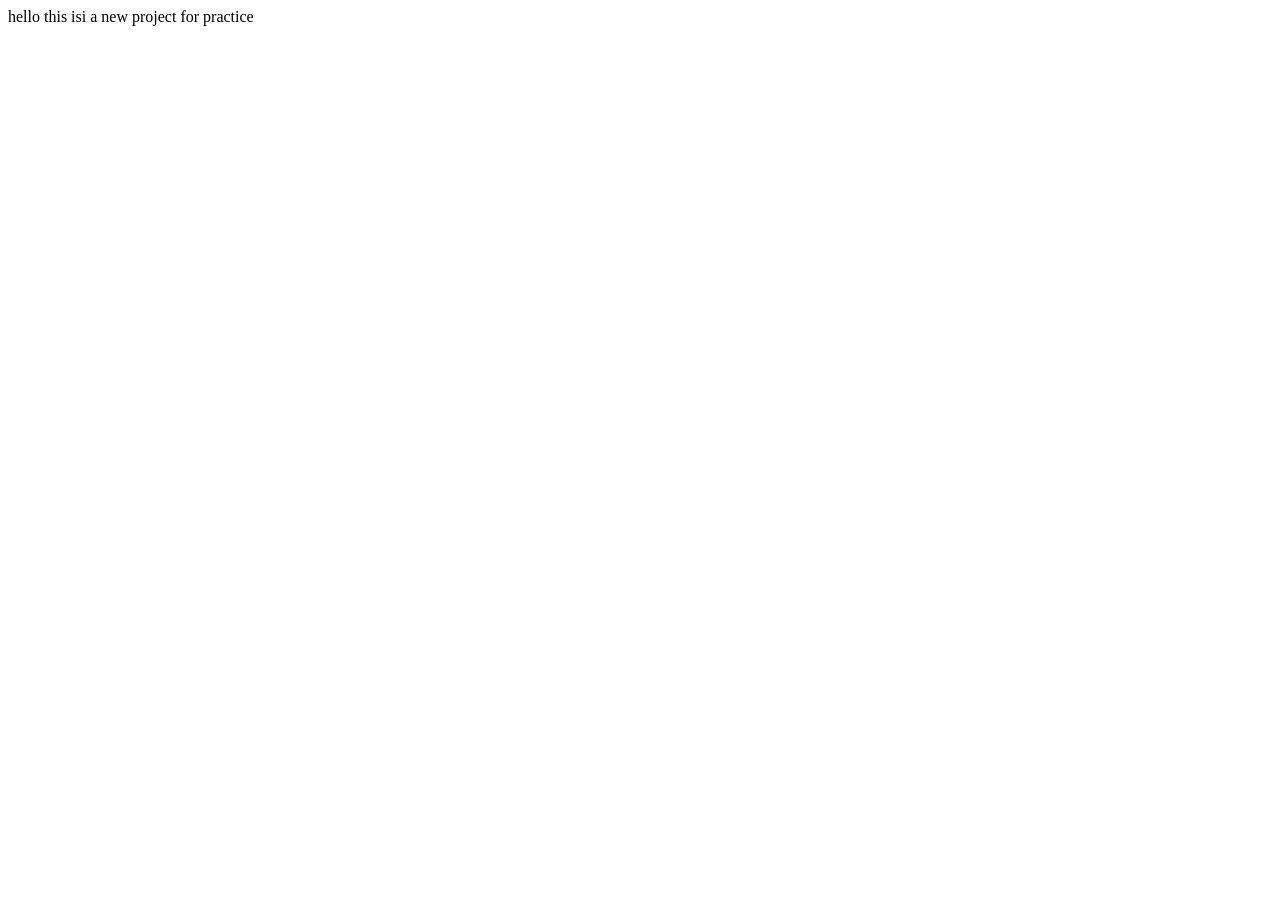
==== index.html @ d9b1f45c "first opening" ====
<!DOCTYPE html>
<html lang="en">
<head>
    <meta charset="UTF-8">
    <meta name="viewport" content="width=device-width, initial-scale=1.0">
    <title>cafetano</title>
</head>
<body>
    hello this isi a new project for practice
</body>
</html>
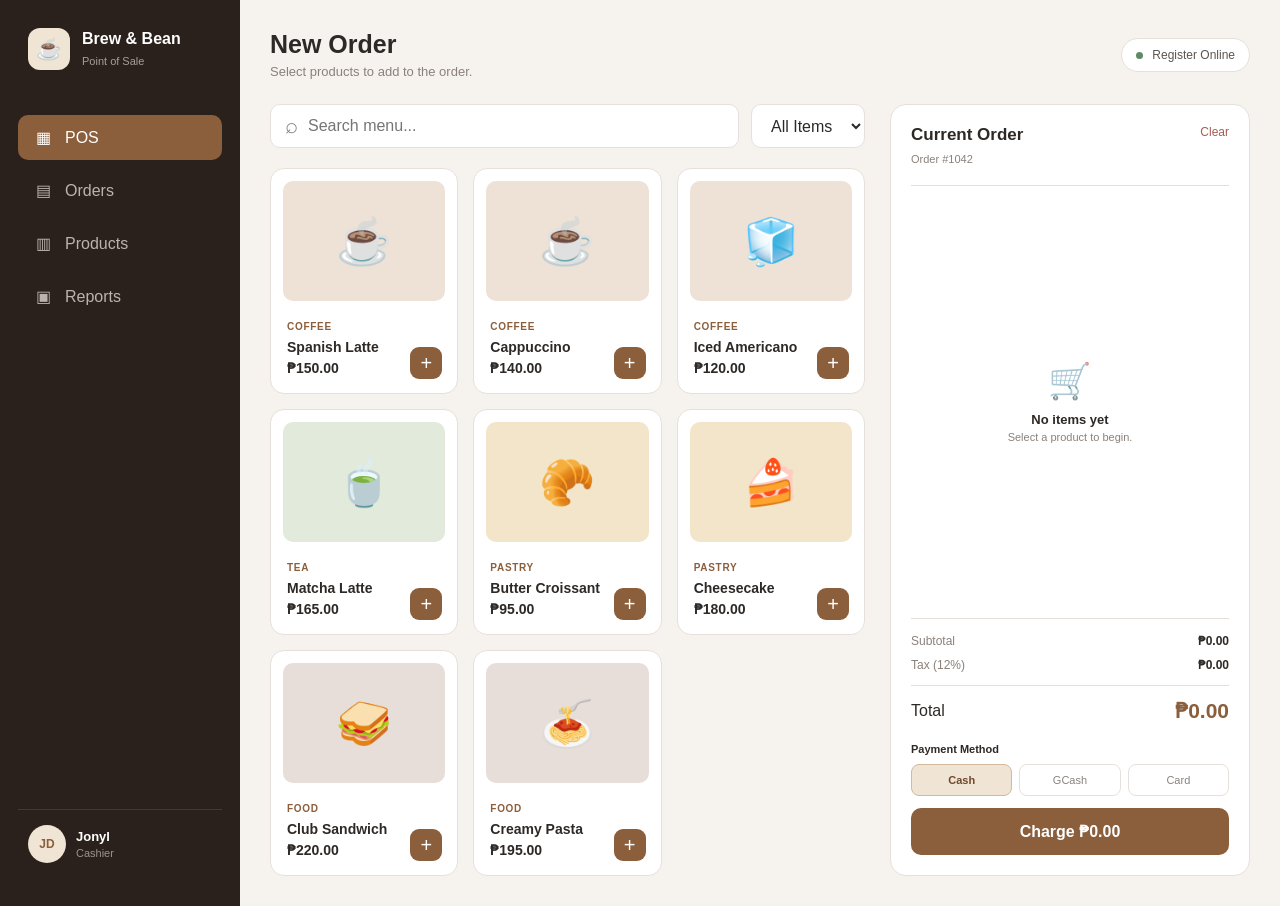
==== commit 770ba646: "cafe pos" ====
--- a/index.html
+++ b/index.html
@@ -3,9 +3,346 @@
 <head>
     <meta charset="UTF-8">
     <meta name="viewport" content="width=device-width, initial-scale=1.0">
-    <title>cafetano</title>
+
+    <title>Café POS</title>
+
+    <link rel="stylesheet" href="style.css">
 </head>
+
 <body>
-    hello this isi a new project for practice
+
+    <div class="pos-container">
+
+        <!-- SIDEBAR -->
+        <aside class="sidebar">
+
+            <div class="brand">
+                <div class="brand-icon">☕</div>
+                <div>
+                    <h1>Brew & Bean</h1>
+                    <span>Point of Sale</span>
+                </div>
+            </div>
+
+            <nav>
+                <button class="nav-item active">
+                    <span>▦</span>
+                    POS
+                </button>
+
+                <button class="nav-item">
+                    <span>▤</span>
+                    Orders
+                </button>
+
+                <button class="nav-item">
+                    <span>▥</span>
+                    Products
+                </button>
+
+                <button class="nav-item">
+                    <span>▣</span>
+                    Reports
+                </button>
+            </nav>
+
+            <div class="cashier">
+                <div class="avatar">JD</div>
+
+                <div>
+                    <strong>Jonyl</strong>
+                    <span>Cashier</span>
+                </div>
+            </div>
+
+        </aside>
+
+
+        <!-- MAIN CONTENT -->
+        <main class="main-content">
+
+            <header class="topbar">
+
+                <div>
+                    <h2>New Order</h2>
+                    <p>Select products to add to the order.</p>
+                </div>
+
+                <div class="topbar-info">
+                    <span class="status-dot"></span>
+                    Register Online
+                </div>
+
+            </header>
+
+
+            <!-- SEARCH + CATEGORIES -->
+            <section class="product-area">
+
+                <div class="search-row">
+
+                    <div class="search-box">
+                        <span>⌕</span>
+                        <input
+                            type="text"
+                            id="searchInput"
+                            placeholder="Search menu..."
+                        >
+                    </div>
+
+                    <select id="categoryFilter">
+                        <option value="all">All Items</option>
+                        <option value="coffee">Coffee</option>
+                        <option value="tea">Tea</option>
+                        <option value="pastry">Pastries</option>
+                        <option value="food">Food</option>
+                    </select>
+
+                </div>
+
+
+                <!-- PRODUCTS -->
+                <div class="product-grid" id="productGrid">
+
+                    <article class="product-card">
+
+                        <div class="product-image coffee">
+                            ☕
+                        </div>
+
+                        <div class="product-info">
+                            <span class="category">Coffee</span>
+                            <h3>Spanish Latte</h3>
+                            <p>₱150.00</p>
+                        </div>
+
+                        <button class="add-button">
+                            +
+                        </button>
+
+                    </article>
+
+
+                    <article class="product-card">
+
+                        <div class="product-image coffee">
+                            ☕
+                        </div>
+
+                        <div class="product-info">
+                            <span class="category">Coffee</span>
+                            <h3>Cappuccino</h3>
+                            <p>₱140.00</p>
+                        </div>
+
+                        <button class="add-button">
+                            +
+                        </button>
+
+                    </article>
+
+
+                    <article class="product-card">
+
+                        <div class="product-image coffee">
+                            🧊
+                        </div>
+
+                        <div class="product-info">
+                            <span class="category">Coffee</span>
+                            <h3>Iced Americano</h3>
+                            <p>₱120.00</p>
+                        </div>
+
+                        <button class="add-button">
+                            +
+                        </button>
+
+                    </article>
+
+
+                    <article class="product-card">
+
+                        <div class="product-image tea">
+                            🍵
+                        </div>
+
+                        <div class="product-info">
+                            <span class="category">Tea</span>
+                            <h3>Matcha Latte</h3>
+                            <p>₱165.00</p>
+                        </div>
+
+                        <button class="add-button">
+                            +
+                        </button>
+
+                    </article>
+
+
+                    <article class="product-card">
+
+                        <div class="product-image pastry">
+                            🥐
+                        </div>
+
+                        <div class="product-info">
+                            <span class="category">Pastry</span>
+                            <h3>Butter Croissant</h3>
+                            <p>₱95.00</p>
+                        </div>
+
+                        <button class="add-button">
+                            +
+                        </button>
+
+                    </article>
+
+
+                    <article class="product-card">
+
+                        <div class="product-image pastry">
+                            🍰
+                        </div>
+
+                        <div class="product-info">
+                            <span class="category">Pastry</span>
+                            <h3>Cheesecake</h3>
+                            <p>₱180.00</p>
+                        </div>
+
+                        <button class="add-button">
+                            +
+                        </button>
+
+                    </article>
+
+
+                    <article class="product-card">
+
+                        <div class="product-image food">
+                            🥪
+                        </div>
+
+                        <div class="product-info">
+                            <span class="category">Food</span>
+                            <h3>Club Sandwich</h3>
+                            <p>₱220.00</p>
+                        </div>
+
+                        <button class="add-button">
+                            +
+                        </button>
+
+                    </article>
+
+
+                    <article class="product-card">
+
+                        <div class="product-image food">
+                            🍝
+                        </div>
+
+                        <div class="product-info">
+                            <span class="category">Food</span>
+                            <h3>Creamy Pasta</h3>
+                            <p>₱195.00</p>
+                        </div>
+
+                        <button class="add-button">
+                            +
+                        </button>
+
+                    </article>
+
+                </div>
+
+            </section>
+
+
+            <!-- CURRENT ORDER -->
+            <aside class="order-panel">
+
+                <div class="order-header">
+
+                    <div>
+                        <h2>Current Order</h2>
+                        <span>Order #1042</span>
+                    </div>
+
+                    <button class="clear-button">
+                        Clear
+                    </button>
+
+                </div>
+
+
+                <div class="order-items" id="orderItems">
+
+                    <div class="empty-order">
+                        <div>🛒</div>
+                        <p>No items yet</p>
+                        <span>Select a product to begin.</span>
+                    </div>
+
+                </div>
+
+
+                <div class="order-summary">
+
+                    <div class="summary-row">
+                        <span>Subtotal</span>
+                        <strong>₱0.00</strong>
+                    </div>
+
+                    <div class="summary-row">
+                        <span>Tax (12%)</span>
+                        <strong>₱0.00</strong>
+                    </div>
+
+                    <div class="summary-divider"></div>
+
+                    <div class="total-row">
+                        <span>Total</span>
+                        <strong>₱0.00</strong>
+                    </div>
+
+                </div>
+
+
+                <div class="payment-section">
+
+                    <p>Payment Method</p>
+
+                    <div class="payment-buttons">
+
+                        <button class="payment-button active">
+                            Cash
+                        </button>
+
+                        <button class="payment-button">
+                            GCash
+                        </button>
+
+                        <button class="payment-button">
+                            Card
+                        </button>
+
+                    </div>
+
+                    <button class="checkout-button">
+                        Charge ₱0.00
+                    </button>
+
+                </div>
+
+            </aside>
+
+        </main>
+
+    </div>
+
+    <script src="script.js"></script>
+
 </body>
 </html>
--- a/style.css
+++ b/style.css
@@ -0,0 +1,656 @@
+* {
+    margin: 0;
+    padding: 0;
+    box-sizing: border-box;
+}
+
+:root {
+    --background: #f6f3ef;
+    --surface: #ffffff;
+    --sidebar: #2b211c;
+    --brown: #8b5e3c;
+    --brown-dark: #6f472d;
+    --cream: #f0e4d4;
+    --text: #2d2926;
+    --muted: #8a817b;
+    --border: #e7e0da;
+    --green: #5d8a67;
+}
+
+body {
+    font-family: Arial, Helvetica, sans-serif;
+    background: var(--background);
+    color: var(--text);
+}
+
+button,
+input,
+select {
+    font: inherit;
+}
+
+
+/* =========================
+   MAIN LAYOUT
+========================= */
+
+.pos-container {
+    min-height: 100vh;
+    display: flex;
+}
+
+
+/* =========================
+   SIDEBAR
+========================= */
+
+.sidebar {
+    width: 240px;
+    min-height: 100vh;
+    background: var(--sidebar);
+    color: white;
+    padding: 28px 18px;
+
+    display: flex;
+    flex-direction: column;
+}
+
+.brand {
+    display: flex;
+    align-items: center;
+    gap: 12px;
+    padding: 0 10px;
+    margin-bottom: 45px;
+}
+
+.brand-icon {
+    width: 42px;
+    height: 42px;
+    border-radius: 12px;
+
+    display: flex;
+    align-items: center;
+    justify-content: center;
+
+    background: var(--cream);
+    color: var(--brown);
+    font-size: 21px;
+}
+
+.brand h1 {
+    font-size: 16px;
+    margin-bottom: 3px;
+}
+
+.brand span {
+    color: #a99d96;
+    font-size: 11px;
+}
+
+
+/* Navigation */
+
+nav {
+    display: flex;
+    flex-direction: column;
+    gap: 8px;
+}
+
+.nav-item {
+    border: none;
+    background: transparent;
+    color: #bdb3ad;
+
+    padding: 13px 15px;
+    border-radius: 10px;
+
+    display: flex;
+    align-items: center;
+    gap: 12px;
+
+    text-align: left;
+    cursor: pointer;
+}
+
+.nav-item span {
+    width: 20px;
+    text-align: center;
+}
+
+.nav-item:hover {
+    background: #3b2e27;
+    color: white;
+}
+
+.nav-item.active {
+    background: var(--brown);
+    color: white;
+}
+
+
+/* Cashier */
+
+.cashier {
+    margin-top: auto;
+    padding: 15px 10px;
+
+    border-top: 1px solid #453832;
+
+    display: flex;
+    align-items: center;
+    gap: 10px;
+}
+
+.avatar {
+    width: 38px;
+    height: 38px;
+
+    border-radius: 50%;
+    background: var(--cream);
+    color: var(--brown);
+
+    display: flex;
+    align-items: center;
+    justify-content: center;
+
+    font-size: 12px;
+    font-weight: bold;
+}
+
+.cashier strong,
+.cashier span {
+    display: block;
+}
+
+.cashier strong {
+    font-size: 13px;
+}
+
+.cashier span {
+    color: #9e928b;
+    font-size: 11px;
+    margin-top: 3px;
+}
+
+
+/* =========================
+   MAIN CONTENT
+========================= */
+
+.main-content {
+    flex: 1;
+    padding: 30px;
+
+    display: grid;
+    grid-template-columns: 1fr 360px;
+    grid-template-rows: auto 1fr;
+
+    gap: 25px;
+}
+
+
+/* =========================
+   TOPBAR
+========================= */
+
+.topbar {
+    grid-column: 1 / -1;
+
+    display: flex;
+    align-items: center;
+    justify-content: space-between;
+}
+
+.topbar h2 {
+    font-size: 25px;
+    margin-bottom: 5px;
+}
+
+.topbar p {
+    color: var(--muted);
+    font-size: 13px;
+}
+
+.topbar-info {
+    background: white;
+    border: 1px solid var(--border);
+    border-radius: 20px;
+
+    padding: 9px 14px;
+
+    font-size: 12px;
+    color: #5c554f;
+}
+
+.status-dot {
+    display: inline-block;
+
+    width: 7px;
+    height: 7px;
+
+    background: var(--green);
+    border-radius: 50%;
+
+    margin-right: 6px;
+}
+
+
+/* =========================
+   PRODUCTS
+========================= */
+
+.product-area {
+    min-width: 0;
+}
+
+.search-row {
+    display: flex;
+    gap: 12px;
+    margin-bottom: 20px;
+}
+
+.search-box {
+    flex: 1;
+
+    background: white;
+    border: 1px solid var(--border);
+    border-radius: 10px;
+
+    display: flex;
+    align-items: center;
+
+    padding: 0 14px;
+}
+
+.search-box span {
+    color: var(--muted);
+    font-size: 22px;
+}
+
+.search-box input {
+    width: 100%;
+    border: none;
+    outline: none;
+
+    padding: 12px 10px;
+
+    background: transparent;
+}
+
+#categoryFilter {
+    border: 1px solid var(--border);
+    border-radius: 10px;
+
+    background: white;
+    padding: 0 15px;
+
+    color: var(--text);
+    outline: none;
+}
+
+
+/* Product grid */
+
+.product-grid {
+    display: grid;
+    grid-template-columns: repeat(3, 1fr);
+    gap: 15px;
+}
+
+.product-card {
+    position: relative;
+
+    background: var(--surface);
+    border: 1px solid var(--border);
+    border-radius: 14px;
+
+    padding: 12px;
+
+    transition: transform 0.15s, box-shadow 0.15s;
+}
+
+.product-card:hover {
+    transform: translateY(-2px);
+    box-shadow: 0 7px 20px rgba(60, 40, 20, 0.08);
+}
+
+.product-image {
+    height: 120px;
+
+    border-radius: 10px;
+
+    display: flex;
+    align-items: center;
+    justify-content: center;
+
+    font-size: 45px;
+
+    margin-bottom: 12px;
+}
+
+.product-image.coffee {
+    background: #eee1d5;
+}
+
+.product-image.tea {
+    background: #e2eadc;
+}
+
+.product-image.pastry {
+    background: #f2e5c9;
+}
+
+.product-image.food {
+    background: #e8ded9;
+}
+
+.product-info {
+    padding: 3px 4px 5px;
+}
+
+.category {
+    color: var(--brown);
+    font-size: 10px;
+    text-transform: uppercase;
+    letter-spacing: 0.7px;
+    font-weight: bold;
+}
+
+.product-info h3 {
+    font-size: 14px;
+    margin: 5px 0;
+}
+
+.product-info p {
+    font-size: 14px;
+    font-weight: bold;
+}
+
+.add-button {
+    position: absolute;
+
+    right: 15px;
+    bottom: 14px;
+
+    width: 32px;
+    height: 32px;
+
+    border: none;
+    border-radius: 9px;
+
+    background: var(--brown);
+    color: white;
+
+    font-size: 20px;
+
+    cursor: pointer;
+}
+
+.add-button:hover {
+    background: var(--brown-dark);
+}
+
+
+/* =========================
+   ORDER PANEL
+========================= */
+
+.order-panel {
+    background: white;
+    border: 1px solid var(--border);
+    border-radius: 16px;
+
+    padding: 20px;
+
+    display: flex;
+    flex-direction: column;
+
+    min-height: 600px;
+}
+
+.order-header {
+    display: flex;
+    justify-content: space-between;
+    align-items: flex-start;
+
+    padding-bottom: 18px;
+    border-bottom: 1px solid var(--border);
+}
+
+.order-header h2 {
+    font-size: 17px;
+    margin-bottom: 4px;
+}
+
+.order-header span {
+    color: var(--muted);
+    font-size: 11px;
+}
+
+.clear-button {
+    border: none;
+    background: transparent;
+
+    color: #a45d52;
+    font-size: 12px;
+
+    cursor: pointer;
+}
+
+
+/* Empty order */
+
+.order-items {
+    flex: 1;
+    padding: 20px 0;
+}
+
+.empty-order {
+    height: 100%;
+
+    display: flex;
+    flex-direction: column;
+    align-items: center;
+    justify-content: center;
+
+    color: var(--muted);
+}
+
+.empty-order div {
+    font-size: 35px;
+    margin-bottom: 10px;
+    opacity: 0.7;
+}
+
+.empty-order p {
+    color: var(--text);
+    font-size: 13px;
+    font-weight: bold;
+    margin-bottom: 4px;
+}
+
+.empty-order span {
+    font-size: 11px;
+}
+
+
+/* =========================
+   SUMMARY
+========================= */
+
+.order-summary {
+    padding-top: 15px;
+    border-top: 1px solid var(--border);
+}
+
+.summary-row,
+.total-row {
+    display: flex;
+    justify-content: space-between;
+    align-items: center;
+}
+
+.summary-row {
+    font-size: 12px;
+    color: var(--muted);
+    margin-bottom: 10px;
+}
+
+.summary-row strong {
+    color: var(--text);
+}
+
+.summary-divider {
+    height: 1px;
+    background: var(--border);
+    margin: 13px 0;
+}
+
+.total-row {
+    font-size: 16px;
+}
+
+.total-row strong {
+    font-size: 21px;
+    color: var(--brown);
+}
+
+
+/* =========================
+   PAYMENT
+========================= */
+
+.payment-section {
+    margin-top: 20px;
+}
+
+.payment-section > p {
+    font-size: 11px;
+    font-weight: bold;
+    margin-bottom: 9px;
+}
+
+.payment-buttons {
+    display: grid;
+    grid-template-columns: repeat(3, 1fr);
+    gap: 7px;
+}
+
+.payment-button {
+    padding: 9px 5px;
+
+    border: 1px solid var(--border);
+    border-radius: 8px;
+
+    background: white;
+    color: var(--muted);
+
+    font-size: 11px;
+    cursor: pointer;
+}
+
+.payment-button.active {
+    background: var(--cream);
+    border-color: #d4b99d;
+    color: var(--brown-dark);
+    font-weight: bold;
+}
+
+.checkout-button {
+    width: 100%;
+
+    margin-top: 12px;
+    padding: 14px;
+
+    border: none;
+    border-radius: 10px;
+
+    background: var(--brown);
+    color: white;
+
+    font-weight: bold;
+    cursor: pointer;
+}
+
+.checkout-button:hover {
+    background: var(--brown-dark);
+}
+
+
+/* =========================
+   RESPONSIVE
+========================= */
+
+@media (max-width: 1100px) {
+
+    .product-grid {
+        grid-template-columns: repeat(2, 1fr);
+    }
+
+    .main-content {
+        grid-template-columns: 1fr 320px;
+    }
+
+}
+
+
+@media (max-width: 800px) {
+
+    .sidebar {
+        width: 70px;
+        padding: 20px 10px;
+    }
+
+    .brand h1,
+    .brand span,
+    .nav-item:not(.active) {
+        display: none;
+    }
+
+    .brand {
+        justify-content: center;
+        padding: 0;
+    }
+
+    .nav-item {
+        justify-content: center;
+    }
+
+    .cashier {
+        justify-content: center;
+    }
+
+    .cashier > div:last-child {
+        display: none;
+    }
+
+    .main-content {
+        grid-template-columns: 1fr;
+    }
+
+    .order-panel {
+        min-height: 500px;
+    }
+
+}
+
+
+@media (max-width: 550px) {
+
+    .main-content {
+        padding: 18px;
+    }
+
+    .product-grid {
+        grid-template-columns: 1fr;
+    }
+
+    .search-row {
+        flex-direction: column;
+    }
+
+    #categoryFilter {
+        padding: 12px;
+    }
+
+}
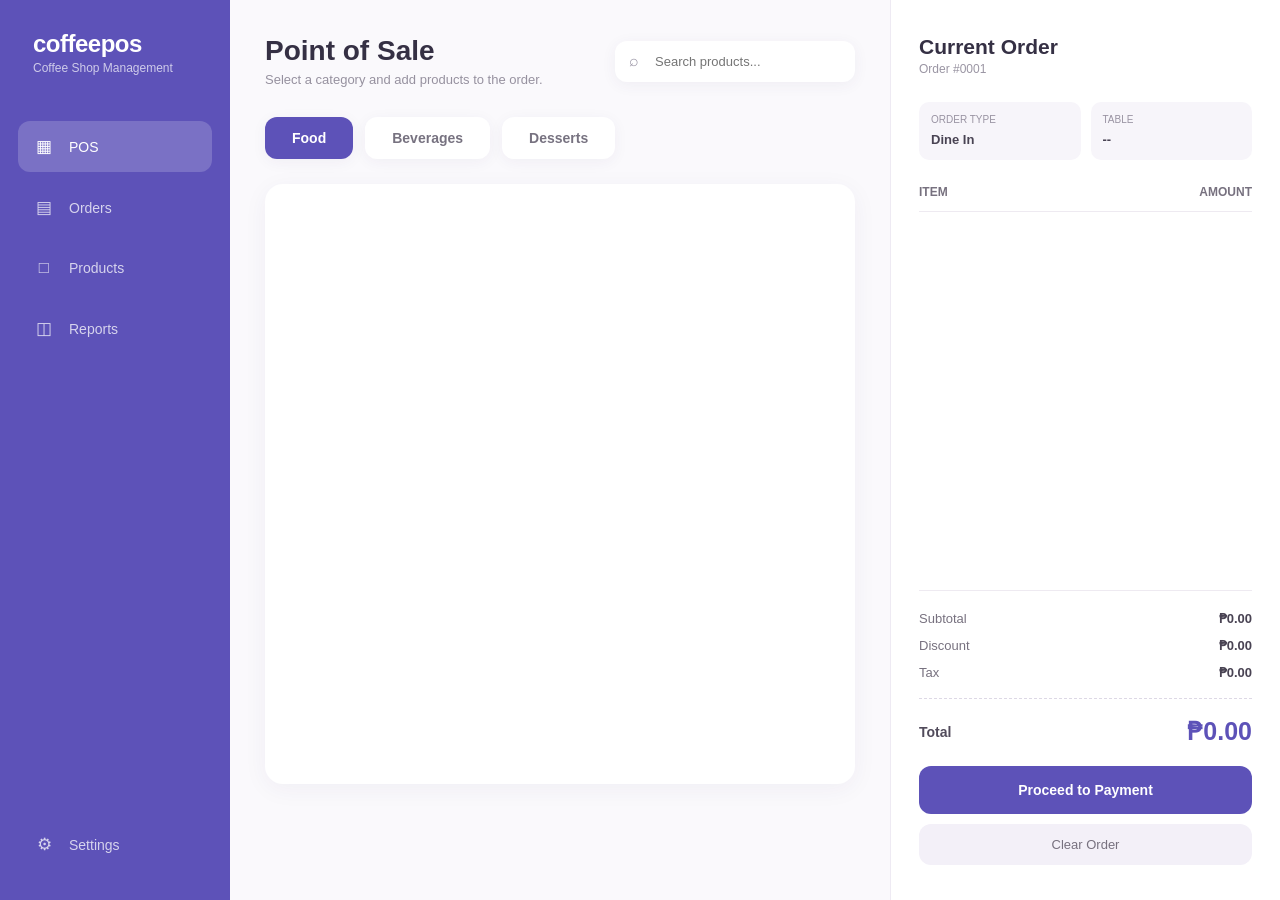
==== commit 3d861e83: "this will be the new post that i will be working" ====
--- a/index.html
+++ b/index.html
@@ -3,8 +3,7 @@
 <head>
     <meta charset="UTF-8">
     <meta name="viewport" content="width=device-width, initial-scale=1.0">
-
-    <title>Café POS</title>
+    <title>Coffee Shop POS</title>
 
     <link rel="stylesheet" href="style.css">
 </head>
@@ -13,336 +12,260 @@
 
     <div class="pos-container">
 
-        <!-- SIDEBAR -->
+        <!-- =================================
+             LEFT SIDEBAR
+        ================================== -->
+
         <aside class="sidebar">
 
-            <div class="brand">
-                <div class="brand-icon">☕</div>
-                <div>
-                    <h1>Brew & Bean</h1>
-                    <span>Point of Sale</span>
-                </div>
-            </div>
-
-            <nav>
-                <button class="nav-item active">
-                    <span>▦</span>
-                    POS
-                </button>
-
-                <button class="nav-item">
-                    <span>▤</span>
-                    Orders
-                </button>
-
-                <button class="nav-item">
-                    <span>▥</span>
-                    Products
-                </button>
-
-                <button class="nav-item">
-                    <span>▣</span>
-                    Reports
-                </button>
+            <div class="logo">
+                <h1>coffeepos</h1>
+                <span>Coffee Shop Management</span>
+            </div>
+
+            <nav class="nav-menu">
+
+                <a href="#" class="nav-item active">
+                    <span class="nav-icon">▦</span>
+                    <span>POS</span>
+                </a>
+
+                <a href="#" class="nav-item">
+                    <span class="nav-icon">▤</span>
+                    <span>Orders</span>
+                </a>
+
+                <a href="#" class="nav-item">
+                    <span class="nav-icon">□</span>
+                    <span>Products</span>
+                </a>
+
+                <a href="#" class="nav-item">
+                    <span class="nav-icon">◫</span>
+                    <span>Reports</span>
+                </a>
+
             </nav>
 
-            <div class="cashier">
-                <div class="avatar">JD</div>
-
-                <div>
-                    <strong>Jonyl</strong>
-                    <span>Cashier</span>
-                </div>
+            <div class="sidebar-bottom">
+
+                <a href="#" class="nav-item">
+                    <span class="nav-icon">⚙</span>
+                    <span>Settings</span>
+                </a>
+
             </div>
 
         </aside>
 
 
-        <!-- MAIN CONTENT -->
-        <main class="main-content">
-
-            <header class="topbar">
-
-                <div>
-                    <h2>New Order</h2>
-                    <p>Select products to add to the order.</p>
-                </div>
-
-                <div class="topbar-info">
-                    <span class="status-dot"></span>
-                    Register Online
-                </div>
-
-            </header>
-
-
-            <!-- SEARCH + CATEGORIES -->
-            <section class="product-area">
-
-                <div class="search-row">
+        <!-- =================================
+             MIDDLE PRODUCT SECTION
+        ================================== -->
+
+        <main class="products-section">
+
+            <div class="top-bar">
+
+                <div class="page-title">
+                    <h2>Point of Sale</h2>
+                    <p>Select a category and add products to the order.</p>
+                </div>
+
+                <div class="top-actions">
 
                     <div class="search-box">
-                        <span>⌕</span>
+                        <span class="search-icon">⌕</span>
                         <input
                             type="text"
-                            id="searchInput"
-                            placeholder="Search menu..."
+                            id="product-search"
+                            placeholder="Search products..."
                         >
                     </div>
 
-                    <select id="categoryFilter">
-                        <option value="all">All Items</option>
-                        <option value="coffee">Coffee</option>
-                        <option value="tea">Tea</option>
-                        <option value="pastry">Pastries</option>
-                        <option value="food">Food</option>
-                    </select>
-
-                </div>
-
-
-                <!-- PRODUCTS -->
-                <div class="product-grid" id="productGrid">
-
-                    <article class="product-card">
-
-                        <div class="product-image coffee">
-                            ☕
-                        </div>
-
-                        <div class="product-info">
-                            <span class="category">Coffee</span>
-                            <h3>Spanish Latte</h3>
-                            <p>₱150.00</p>
-                        </div>
-
-                        <button class="add-button">
-                            +
-                        </button>
-
-                    </article>
-
-
-                    <article class="product-card">
-
-                        <div class="product-image coffee">
-                            ☕
-                        </div>
-
-                        <div class="product-info">
-                            <span class="category">Coffee</span>
-                            <h3>Cappuccino</h3>
-                            <p>₱140.00</p>
-                        </div>
-
-                        <button class="add-button">
-                            +
-                        </button>
-
-                    </article>
-
-
-                    <article class="product-card">
-
-                        <div class="product-image coffee">
-                            🧊
-                        </div>
-
-                        <div class="product-info">
-                            <span class="category">Coffee</span>
-                            <h3>Iced Americano</h3>
-                            <p>₱120.00</p>
-                        </div>
-
-                        <button class="add-button">
-                            +
-                        </button>
-
-                    </article>
-
-
-                    <article class="product-card">
-
-                        <div class="product-image tea">
-                            🍵
-                        </div>
-
-                        <div class="product-info">
-                            <span class="category">Tea</span>
-                            <h3>Matcha Latte</h3>
-                            <p>₱165.00</p>
-                        </div>
-
-                        <button class="add-button">
-                            +
-                        </button>
-
-                    </article>
-
-
-                    <article class="product-card">
-
-                        <div class="product-image pastry">
-                            🥐
-                        </div>
-
-                        <div class="product-info">
-                            <span class="category">Pastry</span>
-                            <h3>Butter Croissant</h3>
-                            <p>₱95.00</p>
-                        </div>
-
-                        <button class="add-button">
-                            +
-                        </button>
-
-                    </article>
-
-
-                    <article class="product-card">
-
-                        <div class="product-image pastry">
-                            🍰
-                        </div>
-
-                        <div class="product-info">
-                            <span class="category">Pastry</span>
-                            <h3>Cheesecake</h3>
-                            <p>₱180.00</p>
-                        </div>
-
-                        <button class="add-button">
-                            +
-                        </button>
-
-                    </article>
-
-
-                    <article class="product-card">
-
-                        <div class="product-image food">
-                            🥪
-                        </div>
-
-                        <div class="product-info">
-                            <span class="category">Food</span>
-                            <h3>Club Sandwich</h3>
-                            <p>₱220.00</p>
-                        </div>
-
-                        <button class="add-button">
-                            +
-                        </button>
-
-                    </article>
-
-
-                    <article class="product-card">
-
-                        <div class="product-image food">
-                            🍝
-                        </div>
-
-                        <div class="product-info">
-                            <span class="category">Food</span>
-                            <h3>Creamy Pasta</h3>
-                            <p>₱195.00</p>
-                        </div>
-
-                        <button class="add-button">
-                            +
-                        </button>
-
-                    </article>
+                </div>
+
+            </div>
+
+
+            <!-- CATEGORY BUTTONS -->
+
+            <div class="categories">
+
+                <button
+                    class="category active"
+                    data-category="food">
+                    Food
+                </button>
+
+                <button
+                    class="category"
+                    data-category="beverages">
+                    Beverages
+                </button>
+
+                <button
+                    class="category"
+                    data-category="desserts">
+                    Desserts
+                </button>
+
+            </div>
+
+
+            <!--
+                EMPTY PRODUCT CONTAINER
+
+                Your JavaScript can populate this later.
+
+                Example:
+
+                const productList =
+                    document.getElementById("product-list");
+
+            -->
+
+            <section class="product-area">
+
+                <div id="product-list">
+
+                    <!--
+                        PRODUCTS WILL BE INSERTED HERE
+                        USING JAVASCRIPT
+                    -->
 
                 </div>
 
             </section>
 
-
-            <!-- CURRENT ORDER -->
-            <aside class="order-panel">
-
-                <div class="order-header">
-
-                    <div>
-                        <h2>Current Order</h2>
-                        <span>Order #1042</span>
+        </main>
+
+
+        <!-- =================================
+             RIGHT ORDER / TABULATION PANEL
+        ================================== -->
+
+        <aside class="order-panel">
+
+            <div class="order-header">
+
+                <div>
+                    <h2>Current Order</h2>
+                    <span class="order-number">
+                        Order #0001
+                    </span>
+                </div>
+
+            </div>
+
+
+            <!-- ORDER INFORMATION -->
+
+            <div class="order-info">
+
+                <div class="info-box">
+                    <label>Order Type</label>
+                    <span>Dine In</span>
+                </div>
+
+                <div class="info-box">
+                    <label>Table</label>
+                    <span>--</span>
+                </div>
+
+            </div>
+
+
+            <!-- ORDER ITEM HEADER -->
+
+            <div class="order-items-title">
+
+                <span>ITEM</span>
+                <span>AMOUNT</span>
+
+            </div>
+
+
+            <!--
+                EMPTY CART
+
+                JavaScript can populate this.
+
+                Example:
+
+                <div class="order-item">
+                    <div class="item-details">
+                        <h4>Caramel Latte</h4>
+                        <span>2 × ₱150</span>
                     </div>
 
-                    <button class="clear-button">
-                        Clear
-                    </button>
-
-                </div>
-
-
-                <div class="order-items" id="orderItems">
-
-                    <div class="empty-order">
-                        <div>🛒</div>
-                        <p>No items yet</p>
-                        <span>Select a product to begin.</span>
+                    <div class="item-price">
+                        ₱300
                     </div>
-
-                </div>
-
-
-                <div class="order-summary">
-
-                    <div class="summary-row">
-                        <span>Subtotal</span>
-                        <strong>₱0.00</strong>
-                    </div>
-
-                    <div class="summary-row">
-                        <span>Tax (12%)</span>
-                        <strong>₱0.00</strong>
-                    </div>
-
-                    <div class="summary-divider"></div>
-
-                    <div class="total-row">
-                        <span>Total</span>
-                        <strong>₱0.00</strong>
-                    </div>
-
-                </div>
-
-
-                <div class="payment-section">
-
-                    <p>Payment Method</p>
-
-                    <div class="payment-buttons">
-
-                        <button class="payment-button active">
-                            Cash
-                        </button>
-
-                        <button class="payment-button">
-                            GCash
-                        </button>
-
-                        <button class="payment-button">
-                            Card
-                        </button>
-
-                    </div>
-
-                    <button class="checkout-button">
-                        Charge ₱0.00
-                    </button>
-
-                </div>
-
-            </aside>
-
-        </main>
+                </div>
+            -->
+
+            <div id="order-items">
+
+                <!--
+                    CART ITEMS WILL APPEAR HERE
+                -->
+
+            </div>
+
+
+            <!-- ORDER CALCULATION -->
+
+            <div class="order-summary">
+
+                <div class="summary-row">
+                    <span>Subtotal</span>
+                    <span id="subtotal">₱0.00</span>
+                </div>
+
+                <div class="summary-row">
+                    <span>Discount</span>
+                    <span id="discount">₱0.00</span>
+                </div>
+
+                <div class="summary-row">
+                    <span>Tax</span>
+                    <span id="tax">₱0.00</span>
+                </div>
+
+
+                <div class="summary-total">
+
+                    <span>Total</span>
+
+                    <span
+                        class="total-price"
+                        id="total">
+                        ₱0.00
+                    </span>
+
+                </div>
+
+            </div>
+
+
+            <!-- PAYMENT -->
+
+            <button
+                class="payment-button"
+                id="payment-button">
+                Proceed to Payment
+            </button>
+
+            <button
+                class="clear-button"
+                id="clear-order">
+                Clear Order
+            </button>
+
+        </aside>
 
     </div>
-
-    <script src="script.js"></script>
 
 </body>
 </html>
--- a/style.css
+++ b/style.css
@@ -1,656 +1,473 @@
-* {
-    margin: 0;
-    padding: 0;
-    box-sizing: border-box;
-}
-
-:root {
-    --background: #f6f3ef;
-    --surface: #ffffff;
-    --sidebar: #2b211c;
-    --brown: #8b5e3c;
-    --brown-dark: #6f472d;
-    --cream: #f0e4d4;
-    --text: #2d2926;
-    --muted: #8a817b;
-    --border: #e7e0da;
-    --green: #5d8a67;
-}
-
-body {
-    font-family: Arial, Helvetica, sans-serif;
-    background: var(--background);
-    color: var(--text);
-}
-
-button,
-input,
-select {
-    font: inherit;
-}
-
-
-/* =========================
-   MAIN LAYOUT
-========================= */
-
-.pos-container {
-    min-height: 100vh;
-    display: flex;
-}
-
-
-/* =========================
-   SIDEBAR
-========================= */
-
-.sidebar {
-    width: 240px;
-    min-height: 100vh;
-    background: var(--sidebar);
-    color: white;
-    padding: 28px 18px;
-
-    display: flex;
-    flex-direction: column;
-}
-
-.brand {
-    display: flex;
-    align-items: center;
-    gap: 12px;
-    padding: 0 10px;
-    margin-bottom: 45px;
-}
-
-.brand-icon {
-    width: 42px;
-    height: 42px;
-    border-radius: 12px;
-
-    display: flex;
-    align-items: center;
-    justify-content: center;
-
-    background: var(--cream);
-    color: var(--brown);
-    font-size: 21px;
-}
-
-.brand h1 {
-    font-size: 16px;
-    margin-bottom: 3px;
-}
-
-.brand span {
-    color: #a99d96;
-    font-size: 11px;
-}
-
-
-/* Navigation */
-
-nav {
-    display: flex;
-    flex-direction: column;
-    gap: 8px;
-}
-
-.nav-item {
-    border: none;
-    background: transparent;
-    color: #bdb3ad;
-
-    padding: 13px 15px;
-    border-radius: 10px;
-
-    display: flex;
-    align-items: center;
-    gap: 12px;
-
-    text-align: left;
-    cursor: pointer;
-}
-
-.nav-item span {
-    width: 20px;
-    text-align: center;
-}
-
-.nav-item:hover {
-    background: #3b2e27;
-    color: white;
-}
-
-.nav-item.active {
-    background: var(--brown);
-    color: white;
-}
-
-
-/* Cashier */
-
-.cashier {
-    margin-top: auto;
-    padding: 15px 10px;
-
-    border-top: 1px solid #453832;
-
-    display: flex;
-    align-items: center;
-    gap: 10px;
-}
-
-.avatar {
-    width: 38px;
-    height: 38px;
-
-    border-radius: 50%;
-    background: var(--cream);
-    color: var(--brown);
-
-    display: flex;
-    align-items: center;
-    justify-content: center;
-
-    font-size: 12px;
-    font-weight: bold;
-}
-
-.cashier strong,
-.cashier span {
-    display: block;
-}
-
-.cashier strong {
-    font-size: 13px;
-}
-
-.cashier span {
-    color: #9e928b;
-    font-size: 11px;
-    margin-top: 3px;
-}
-
-
-/* =========================
-   MAIN CONTENT
-========================= */
-
-.main-content {
-    flex: 1;
-    padding: 30px;
-
-    display: grid;
-    grid-template-columns: 1fr 360px;
-    grid-template-rows: auto 1fr;
-
-    gap: 25px;
-}
-
-
-/* =========================
-   TOPBAR
-========================= */
-
-.topbar {
-    grid-column: 1 / -1;
-
-    display: flex;
-    align-items: center;
-    justify-content: space-between;
-}
-
-.topbar h2 {
-    font-size: 25px;
-    margin-bottom: 5px;
-}
-
-.topbar p {
-    color: var(--muted);
-    font-size: 13px;
-}
-
-.topbar-info {
-    background: white;
-    border: 1px solid var(--border);
-    border-radius: 20px;
-
-    padding: 9px 14px;
-
-    font-size: 12px;
-    color: #5c554f;
-}
-
-.status-dot {
-    display: inline-block;
-
-    width: 7px;
-    height: 7px;
-
-    background: var(--green);
-    border-radius: 50%;
-
-    margin-right: 6px;
-}
-
-
-/* =========================
-   PRODUCTS
-========================= */
-
-.product-area {
-    min-width: 0;
-}
-
-.search-row {
-    display: flex;
-    gap: 12px;
-    margin-bottom: 20px;
-}
-
-.search-box {
-    flex: 1;
-
-    background: white;
-    border: 1px solid var(--border);
-    border-radius: 10px;
-
-    display: flex;
-    align-items: center;
-
-    padding: 0 14px;
-}
-
-.search-box span {
-    color: var(--muted);
-    font-size: 22px;
-}
-
-.search-box input {
-    width: 100%;
-    border: none;
-    outline: none;
-
-    padding: 12px 10px;
-
-    background: transparent;
-}
-
-#categoryFilter {
-    border: 1px solid var(--border);
-    border-radius: 10px;
-
-    background: white;
-    padding: 0 15px;
-
-    color: var(--text);
-    outline: none;
-}
-
-
-/* Product grid */
-
-.product-grid {
-    display: grid;
-    grid-template-columns: repeat(3, 1fr);
-    gap: 15px;
-}
-
-.product-card {
-    position: relative;
-
-    background: var(--surface);
-    border: 1px solid var(--border);
-    border-radius: 14px;
-
-    padding: 12px;
-
-    transition: transform 0.15s, box-shadow 0.15s;
-}
-
-.product-card:hover {
-    transform: translateY(-2px);
-    box-shadow: 0 7px 20px rgba(60, 40, 20, 0.08);
-}
-
-.product-image {
-    height: 120px;
-
-    border-radius: 10px;
-
-    display: flex;
-    align-items: center;
-    justify-content: center;
-
-    font-size: 45px;
-
-    margin-bottom: 12px;
-}
-
-.product-image.coffee {
-    background: #eee1d5;
-}
-
-.product-image.tea {
-    background: #e2eadc;
-}
-
-.product-image.pastry {
-    background: #f2e5c9;
-}
-
-.product-image.food {
-    background: #e8ded9;
-}
-
-.product-info {
-    padding: 3px 4px 5px;
-}
-
-.category {
-    color: var(--brown);
-    font-size: 10px;
-    text-transform: uppercase;
-    letter-spacing: 0.7px;
-    font-weight: bold;
-}
-
-.product-info h3 {
-    font-size: 14px;
-    margin: 5px 0;
-}
-
-.product-info p {
-    font-size: 14px;
-    font-weight: bold;
-}
-
-.add-button {
-    position: absolute;
-
-    right: 15px;
-    bottom: 14px;
-
-    width: 32px;
-    height: 32px;
-
-    border: none;
-    border-radius: 9px;
-
-    background: var(--brown);
-    color: white;
-
-    font-size: 20px;
-
-    cursor: pointer;
-}
-
-.add-button:hover {
-    background: var(--brown-dark);
-}
-
-
-/* =========================
-   ORDER PANEL
-========================= */
-
-.order-panel {
-    background: white;
-    border: 1px solid var(--border);
-    border-radius: 16px;
-
-    padding: 20px;
-
-    display: flex;
-    flex-direction: column;
-
-    min-height: 600px;
-}
-
-.order-header {
-    display: flex;
-    justify-content: space-between;
-    align-items: flex-start;
-
-    padding-bottom: 18px;
-    border-bottom: 1px solid var(--border);
-}
-
-.order-header h2 {
-    font-size: 17px;
-    margin-bottom: 4px;
-}
-
-.order-header span {
-    color: var(--muted);
-    font-size: 11px;
-}
-
-.clear-button {
-    border: none;
-    background: transparent;
-
-    color: #a45d52;
-    font-size: 12px;
-
-    cursor: pointer;
-}
-
-
-/* Empty order */
-
-.order-items {
-    flex: 1;
-    padding: 20px 0;
-}
-
-.empty-order {
-    height: 100%;
-
-    display: flex;
-    flex-direction: column;
-    align-items: center;
-    justify-content: center;
-
-    color: var(--muted);
-}
-
-.empty-order div {
-    font-size: 35px;
-    margin-bottom: 10px;
-    opacity: 0.7;
-}
-
-.empty-order p {
-    color: var(--text);
-    font-size: 13px;
-    font-weight: bold;
-    margin-bottom: 4px;
-}
-
-.empty-order span {
-    font-size: 11px;
-}
-
-
-/* =========================
-   SUMMARY
-========================= */
-
-.order-summary {
-    padding-top: 15px;
-    border-top: 1px solid var(--border);
-}
-
-.summary-row,
-.total-row {
-    display: flex;
-    justify-content: space-between;
-    align-items: center;
-}
-
-.summary-row {
-    font-size: 12px;
-    color: var(--muted);
-    margin-bottom: 10px;
-}
-
-.summary-row strong {
-    color: var(--text);
-}
-
-.summary-divider {
-    height: 1px;
-    background: var(--border);
-    margin: 13px 0;
-}
-
-.total-row {
-    font-size: 16px;
-}
-
-.total-row strong {
-    font-size: 21px;
-    color: var(--brown);
-}
-
-
-/* =========================
-   PAYMENT
-========================= */
-
-.payment-section {
-    margin-top: 20px;
-}
-
-.payment-section > p {
-    font-size: 11px;
-    font-weight: bold;
-    margin-bottom: 9px;
-}
-
-.payment-buttons {
-    display: grid;
-    grid-template-columns: repeat(3, 1fr);
-    gap: 7px;
-}
-
-.payment-button {
-    padding: 9px 5px;
-
-    border: 1px solid var(--border);
-    border-radius: 8px;
-
-    background: white;
-    color: var(--muted);
-
-    font-size: 11px;
-    cursor: pointer;
-}
-
-.payment-button.active {
-    background: var(--cream);
-    border-color: #d4b99d;
-    color: var(--brown-dark);
-    font-weight: bold;
-}
-
-.checkout-button {
-    width: 100%;
-
-    margin-top: 12px;
-    padding: 14px;
-
-    border: none;
-    border-radius: 10px;
-
-    background: var(--brown);
-    color: white;
-
-    font-weight: bold;
-    cursor: pointer;
-}
-
-.checkout-button:hover {
-    background: var(--brown-dark);
-}
-
-
-/* =========================
-   RESPONSIVE
-========================= */
-
-@media (max-width: 1100px) {
-
-    .product-grid {
-        grid-template-columns: repeat(2, 1fr);
-    }
-
-    .main-content {
-        grid-template-columns: 1fr 320px;
-    }
-
-}
-
-
-@media (max-width: 800px) {
-
-    .sidebar {
-        width: 70px;
-        padding: 20px 10px;
-    }
-
-    .brand h1,
-    .brand span,
-    .nav-item:not(.active) {
-        display: none;
-    }
-
-    .brand {
-        justify-content: center;
-        padding: 0;
-    }
-
-    .nav-item {
-        justify-content: center;
-    }
-
-    .cashier {
-        justify-content: center;
-    }
-
-    .cashier > div:last-child {
-        display: none;
-    }
-
-    .main-content {
-        grid-template-columns: 1fr;
-    }
-
-    .order-panel {
-        min-height: 500px;
-    }
-
-}
-
-
-@media (max-width: 550px) {
-
-    .main-content {
-        padding: 18px;
-    }
-
-    .product-grid {
-        grid-template-columns: 1fr;
-    }
-
-    .search-row {
-        flex-direction: column;
-    }
-
-    #categoryFilter {
-        padding: 12px;
-    }
-
-}+
+        * {
+            margin: 0;
+            padding: 0;
+            box-sizing: border-box;
+        }
+
+        body {
+            font-family: Arial, Helvetica, sans-serif;
+            background: #f4f1f8;
+            color: #292631;
+        }
+
+        button,
+        input {
+            font-family: inherit;
+        }
+
+        /* =========================
+           MAIN POS CONTAINER
+        ========================= */
+
+        .pos-container {
+            display: flex;
+            width: 100%;
+            min-height: 100vh;
+            background: #ffffff;
+        }
+
+        /* =========================
+           LEFT SIDEBAR
+        ========================= */
+
+        .sidebar {
+            width: 230px;
+            min-height: 100vh;
+            background: #5d52b8;
+            color: white;
+            display: flex;
+            flex-direction: column;
+            padding: 30px 18px;
+        }
+
+        .logo {
+            padding: 0 15px;
+            margin-bottom: 45px;
+        }
+
+        .logo h1 {
+            font-size: 24px;
+            font-weight: 700;
+            letter-spacing: -0.5px;
+        }
+
+        .logo span {
+            font-size: 12px;
+            opacity: 0.7;
+        }
+
+        .nav-menu {
+            display: flex;
+            flex-direction: column;
+            gap: 10px;
+        }
+
+        .nav-item {
+            display: flex;
+            align-items: center;
+            gap: 15px;
+            padding: 15px 16px;
+            border-radius: 12px;
+            color: rgba(255, 255, 255, 0.75);
+            text-decoration: none;
+            font-size: 14px;
+            font-weight: 500;
+            transition: 0.2s ease;
+        }
+
+        .nav-item:hover {
+            background: rgba(255, 255, 255, 0.12);
+            color: white;
+        }
+
+        .nav-item.active {
+            background: rgba(255, 255, 255, 0.18);
+            color: white;
+        }
+
+        .nav-icon {
+            width: 20px;
+            text-align: center;
+            font-size: 17px;
+        }
+
+        .sidebar-bottom {
+            margin-top: auto;
+            display: flex;
+            flex-direction: column;
+            gap: 10px;
+        }
+
+        /* =========================
+           MIDDLE CONTENT
+        ========================= */
+
+        .products-section {
+            flex: 1;
+            min-width: 0;
+            padding: 35px 35px;
+            background: #faf9fc;
+        }
+
+        .top-bar {
+            display: flex;
+            align-items: center;
+            justify-content: space-between;
+            margin-bottom: 30px;
+        }
+
+        .page-title h2 {
+            font-size: 28px;
+            color: #353044;
+            margin-bottom: 5px;
+        }
+
+        .page-title p {
+            color: #96919f;
+            font-size: 13px;
+        }
+
+        .top-actions {
+            display: flex;
+            align-items: center;
+            gap: 15px;
+        }
+
+        .search-box {
+            width: 240px;
+            position: relative;
+        }
+
+        .search-box input {
+            width: 100%;
+            border: none;
+            outline: none;
+            background: white;
+            padding: 13px 15px 13px 40px;
+            border-radius: 12px;
+            box-shadow: 0 3px 15px rgba(60, 48, 100, 0.06);
+            font-size: 13px;
+        }
+
+        .search-icon {
+            position: absolute;
+            left: 14px;
+            top: 50%;
+            transform: translateY(-50%);
+            color: #9994a4;
+        }
+
+        /* =========================
+           CATEGORY TABS
+        ========================= */
+
+        .categories {
+            display: flex;
+            gap: 12px;
+            margin-bottom: 25px;
+        }
+
+        .category {
+            border: none;
+            background: white;
+            color: #777280;
+            padding: 13px 27px;
+            border-radius: 12px;
+            cursor: pointer;
+            font-size: 14px;
+            font-weight: 600;
+            box-shadow: 0 3px 15px rgba(60, 48, 100, 0.05);
+        }
+
+        .category:hover {
+            background: #f0edff;
+            color: #5d52b8;
+        }
+
+        .category.active {
+            background: #5d52b8;
+            color: white;
+        }
+
+        /* =========================
+           EMPTY PRODUCT AREA
+        ========================= */
+
+        .product-area {
+            min-height: 600px;
+            background: white;
+            border-radius: 18px;
+            padding: 25px;
+            box-shadow: 0 5px 25px rgba(60, 48, 100, 0.05);
+        }
+
+        /*
+            Your JavaScript can populate this element.
+
+            Example future structure:
+
+            <div class="product-card">
+                ...
+            </div>
+        */
+
+        #product-list {
+            display: grid;
+            grid-template-columns: repeat(auto-fill, minmax(180px, 1fr));
+            gap: 20px;
+        }
+
+        /* =========================
+           RIGHT ORDER PANEL
+        ========================= */
+
+        .order-panel {
+            width: 390px;
+            min-height: 100vh;
+            background: white;
+            border-left: 1px solid #eeeaf3;
+            padding: 35px 28px;
+            display: flex;
+            flex-direction: column;
+        }
+
+        .order-header {
+            display: flex;
+            justify-content: space-between;
+            align-items: center;
+            margin-bottom: 25px;
+        }
+
+        .order-header h2 {
+            font-size: 21px;
+            color: #353044;
+        }
+
+        .order-number {
+            font-size: 12px;
+            color: #9a95a3;
+        }
+
+        /* =========================
+           CUSTOMER / TABLE INFO
+        ========================= */
+
+        .order-info {
+            display: flex;
+            gap: 10px;
+            margin-bottom: 25px;
+        }
+
+        .info-box {
+            flex: 1;
+            background: #f7f5fa;
+            padding: 12px;
+            border-radius: 10px;
+        }
+
+        .info-box label {
+            display: block;
+            font-size: 10px;
+            color: #9993a2;
+            margin-bottom: 5px;
+            text-transform: uppercase;
+        }
+
+        .info-box span {
+            font-size: 13px;
+            font-weight: 600;
+            color: #494353;
+        }
+
+        /* =========================
+           ORDER ITEMS
+        ========================= */
+
+        .order-items-title {
+            display: flex;
+            justify-content: space-between;
+            color: #77717f;
+            font-size: 12px;
+            font-weight: 600;
+            padding-bottom: 12px;
+            border-bottom: 1px solid #eeeaf1;
+        }
+
+        #order-items {
+            flex: 1;
+            overflow-y: auto;
+            padding: 10px 0;
+        }
+
+        /*
+            JavaScript can insert order items here.
+
+            Suggested structure:
+
+            <div class="order-item">
+                <div class="item-details">
+                    <h4>...</h4>
+                    <span>...</span>
+                </div>
+                <div class="item-price">...</div>
+            </div>
+        */
+
+        .order-item {
+            display: flex;
+            justify-content: space-between;
+            align-items: center;
+            padding: 15px 0;
+            border-bottom: 1px solid #f0edf3;
+        }
+
+        .item-details h4 {
+            font-size: 13px;
+            color: #413c49;
+            margin-bottom: 5px;
+        }
+
+        .item-details span {
+            font-size: 11px;
+            color: #9993a2;
+        }
+
+        .item-price {
+            font-size: 13px;
+            font-weight: 600;
+            color: #494353;
+        }
+
+        /* =========================
+           ORDER SUMMARY
+        ========================= */
+
+        .order-summary {
+            border-top: 1px solid #eeeaf1;
+            padding-top: 20px;
+            margin-top: 10px;
+        }
+
+        .summary-row {
+            display: flex;
+            justify-content: space-between;
+            margin-bottom: 12px;
+            font-size: 13px;
+            color: #77717f;
+        }
+
+        .summary-row span:last-child {
+            color: #494353;
+            font-weight: 600;
+        }
+
+        .summary-total {
+            display: flex;
+            justify-content: space-between;
+            align-items: center;
+            margin-top: 18px;
+            padding-top: 18px;
+            border-top: 1px dashed #ddd8e5;
+        }
+
+        .summary-total span:first-child {
+            font-size: 14px;
+            font-weight: 600;
+            color: #514b5b;
+        }
+
+        .total-price {
+            font-size: 25px;
+            font-weight: 700;
+            color: #5d52b8;
+        }
+
+        /* =========================
+           PAYMENT BUTTON
+        ========================= */
+
+        .payment-button {
+            width: 100%;
+            border: none;
+            background: #5d52b8;
+            color: white;
+            padding: 16px;
+            border-radius: 12px;
+            margin-top: 20px;
+            font-size: 14px;
+            font-weight: 600;
+            cursor: pointer;
+        }
+
+        .payment-button:hover {
+            background: #4d43a2;
+        }
+
+        .clear-button {
+            width: 100%;
+            border: none;
+            background: #f3f0f8;
+            color: #77717f;
+            padding: 13px;
+            border-radius: 12px;
+            margin-top: 10px;
+            font-size: 13px;
+            cursor: pointer;
+        }
+
+        .clear-button:hover {
+            background: #ebe7f1;
+        }
+
+        /* =========================
+           RESPONSIVE
+        ========================= */
+
+        @media (max-width: 1100px) {
+            .sidebar {
+                width: 190px;
+            }
+
+            .order-panel {
+                width: 330px;
+            }
+
+            .products-section {
+                padding: 25px;
+            }
+        }
+
+        @media (max-width: 850px) {
+            .pos-container {
+                flex-direction: column;
+            }
+
+            .sidebar {
+                width: 100%;
+                min-height: auto;
+                padding: 15px;
+            }
+
+            .logo {
+                margin-bottom: 15px;
+            }
+
+            .nav-menu {
+                flex-direction: row;
+            }
+
+            .nav-item {
+                flex: 1;
+                justify-content: center;
+            }
+
+            .sidebar-bottom {
+                display: none;
+            }
+
+            .order-panel {
+                width: 100%;
+                min-height: 500px;
+            }
+        }
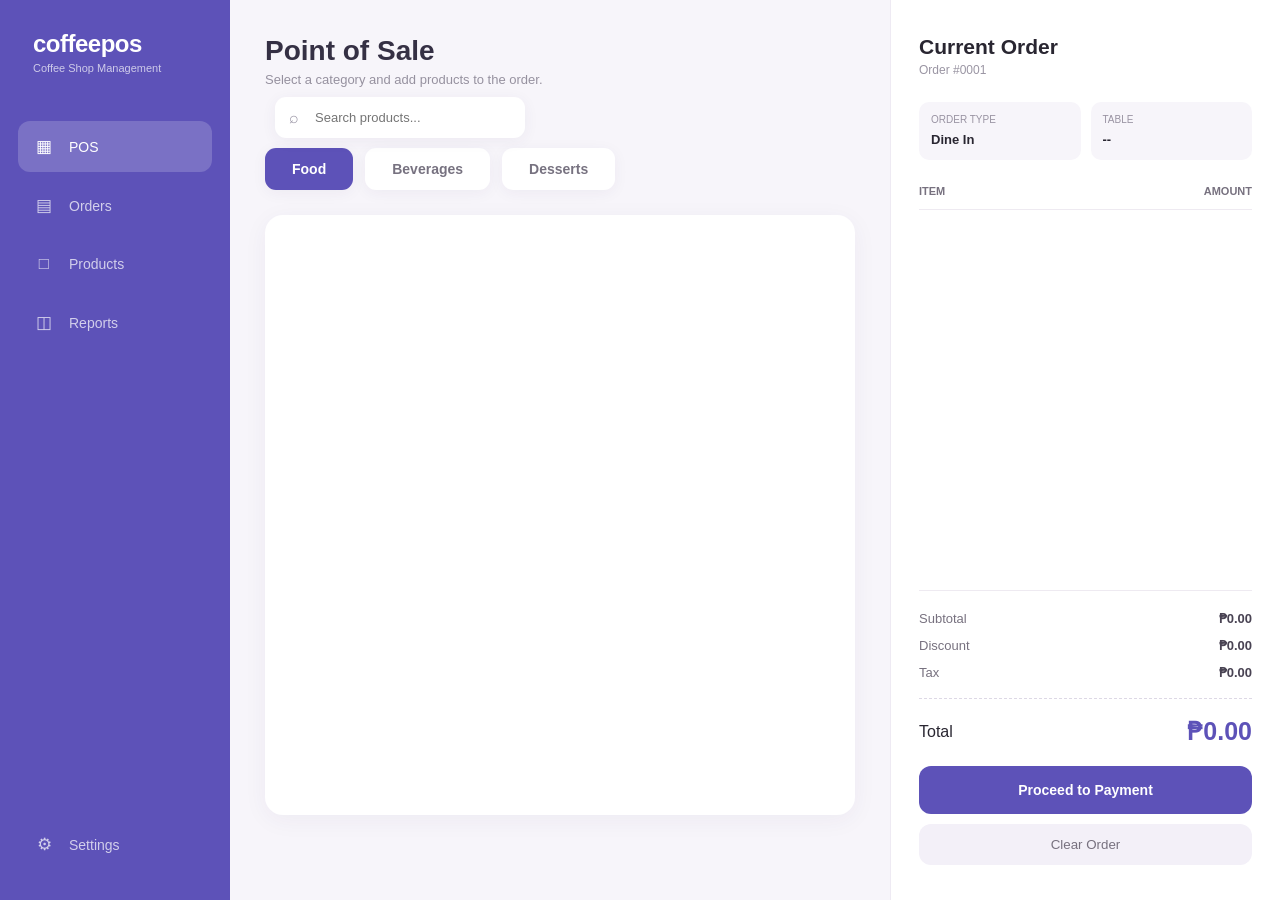
==== commit 8a86c57f: "fiest jsondtabse waorking kinda" ====
--- a/index.html
+++ b/index.html
@@ -1,5 +1,6 @@
 <!DOCTYPE html>
 <html lang="en">
+
 <head>
     <meta charset="UTF-8">
     <meta name="viewport" content="width=device-width, initial-scale=1.0">
@@ -25,22 +26,22 @@
 
             <nav class="nav-menu">
 
-                <a href="#" class="nav-item active">
+                <a href="index.html" class="nav-item active">
                     <span class="nav-icon">▦</span>
                     <span>POS</span>
                 </a>
 
-                <a href="#" class="nav-item">
+                <a href="orders.html" class="nav-item ">
                     <span class="nav-icon">▤</span>
                     <span>Orders</span>
                 </a>
 
-                <a href="#" class="nav-item">
+                <a href="products.html" class="nav-item">
                     <span class="nav-icon">□</span>
                     <span>Products</span>
                 </a>
 
-                <a href="#" class="nav-item">
+                <a href="reports.html" class="nav-item">
                     <span class="nav-icon">◫</span>
                     <span>Reports</span>
                 </a>
@@ -63,7 +64,7 @@
              MIDDLE PRODUCT SECTION
         ================================== -->
 
-        <main class="products-section">
+        <main class="pos-products">
 
             <div class="top-bar">
 
@@ -76,11 +77,7 @@
 
                     <div class="search-box">
                         <span class="search-icon">⌕</span>
-                        <input
-                            type="text"
-                            id="product-search"
-                            placeholder="Search products..."
-                        >
+                        <input type="text" id="product-search" placeholder="Search products...">
                     </div>
 
                 </div>
@@ -92,21 +89,15 @@
 
             <div class="categories">
 
-                <button
-                    class="category active"
-                    data-category="food">
+                <button class="category active" data-category="food">
                     Food
                 </button>
 
-                <button
-                    class="category"
-                    data-category="beverages">
+                <button class="category" data-category="beverages">
                     Beverages
                 </button>
 
-                <button
-                    class="category"
-                    data-category="desserts">
+                <button class="category" data-category="desserts">
                     Desserts
                 </button>
 
@@ -238,9 +229,7 @@
 
                     <span>Total</span>
 
-                    <span
-                        class="total-price"
-                        id="total">
+                    <span class="total-price" id="total">
                         ₱0.00
                     </span>
 
@@ -251,15 +240,11 @@
 
             <!-- PAYMENT -->
 
-            <button
-                class="payment-button"
-                id="payment-button">
+            <button class="payment-button" id="payment-button">
                 Proceed to Payment
             </button>
 
-            <button
-                class="clear-button"
-                id="clear-order">
+            <button class="clear-button" id="clear-order">
                 Clear Order
             </button>
 
@@ -268,4 +253,5 @@
     </div>
 
 </body>
+
 </html>
--- a/style.css
+++ b/style.css
@@ -1,473 +1,901 @@
-
-        * {
-            margin: 0;
-            padding: 0;
-            box-sizing: border-box;
-        }
-
-        body {
-            font-family: Arial, Helvetica, sans-serif;
-            background: #f4f1f8;
-            color: #292631;
-        }
-
-        button,
-        input {
-            font-family: inherit;
-        }
-
-        /* =========================
-           MAIN POS CONTAINER
-        ========================= */
-
-        .pos-container {
-            display: flex;
-            width: 100%;
-            min-height: 100vh;
-            background: #ffffff;
-        }
-
-        /* =========================
-           LEFT SIDEBAR
-        ========================= */
-
-        .sidebar {
-            width: 230px;
-            min-height: 100vh;
-            background: #5d52b8;
-            color: white;
-            display: flex;
-            flex-direction: column;
-            padding: 30px 18px;
-        }
-
-        .logo {
-            padding: 0 15px;
-            margin-bottom: 45px;
-        }
-
-        .logo h1 {
-            font-size: 24px;
-            font-weight: 700;
-            letter-spacing: -0.5px;
-        }
-
-        .logo span {
-            font-size: 12px;
-            opacity: 0.7;
-        }
-
-        .nav-menu {
-            display: flex;
-            flex-direction: column;
-            gap: 10px;
-        }
-
-        .nav-item {
-            display: flex;
-            align-items: center;
-            gap: 15px;
-            padding: 15px 16px;
-            border-radius: 12px;
-            color: rgba(255, 255, 255, 0.75);
-            text-decoration: none;
-            font-size: 14px;
-            font-weight: 500;
-            transition: 0.2s ease;
-        }
-
-        .nav-item:hover {
-            background: rgba(255, 255, 255, 0.12);
-            color: white;
-        }
-
-        .nav-item.active {
-            background: rgba(255, 255, 255, 0.18);
-            color: white;
-        }
-
-        .nav-icon {
-            width: 20px;
-            text-align: center;
-            font-size: 17px;
-        }
-
-        .sidebar-bottom {
-            margin-top: auto;
-            display: flex;
-            flex-direction: column;
-            gap: 10px;
-        }
-
-        /* =========================
-           MIDDLE CONTENT
-        ========================= */
-
-        .products-section {
-            flex: 1;
-            min-width: 0;
-            padding: 35px 35px;
-            background: #faf9fc;
-        }
-
-        .top-bar {
-            display: flex;
-            align-items: center;
-            justify-content: space-between;
-            margin-bottom: 30px;
-        }
-
-        .page-title h2 {
-            font-size: 28px;
-            color: #353044;
-            margin-bottom: 5px;
-        }
-
-        .page-title p {
-            color: #96919f;
-            font-size: 13px;
-        }
-
-        .top-actions {
-            display: flex;
-            align-items: center;
-            gap: 15px;
-        }
-
-        .search-box {
-            width: 240px;
-            position: relative;
-        }
-
-        .search-box input {
-            width: 100%;
-            border: none;
-            outline: none;
-            background: white;
-            padding: 13px 15px 13px 40px;
-            border-radius: 12px;
-            box-shadow: 0 3px 15px rgba(60, 48, 100, 0.06);
-            font-size: 13px;
-        }
-
-        .search-icon {
-            position: absolute;
-            left: 14px;
-            top: 50%;
-            transform: translateY(-50%);
-            color: #9994a4;
-        }
-
-        /* =========================
-           CATEGORY TABS
-        ========================= */
-
-        .categories {
-            display: flex;
-            gap: 12px;
-            margin-bottom: 25px;
-        }
-
-        .category {
-            border: none;
-            background: white;
-            color: #777280;
-            padding: 13px 27px;
-            border-radius: 12px;
-            cursor: pointer;
-            font-size: 14px;
-            font-weight: 600;
-            box-shadow: 0 3px 15px rgba(60, 48, 100, 0.05);
-        }
-
-        .category:hover {
-            background: #f0edff;
-            color: #5d52b8;
-        }
-
-        .category.active {
-            background: #5d52b8;
-            color: white;
-        }
-
-        /* =========================
-           EMPTY PRODUCT AREA
-        ========================= */
-
-        .product-area {
-            min-height: 600px;
-            background: white;
-            border-radius: 18px;
-            padding: 25px;
-            box-shadow: 0 5px 25px rgba(60, 48, 100, 0.05);
-        }
-
-        /*
-            Your JavaScript can populate this element.
-
-            Example future structure:
-
-            <div class="product-card">
-                ...
-            </div>
-        */
-
-        #product-list {
-            display: grid;
-            grid-template-columns: repeat(auto-fill, minmax(180px, 1fr));
-            gap: 20px;
-        }
-
-        /* =========================
-           RIGHT ORDER PANEL
-        ========================= */
-
-        .order-panel {
-            width: 390px;
-            min-height: 100vh;
-            background: white;
-            border-left: 1px solid #eeeaf3;
-            padding: 35px 28px;
-            display: flex;
-            flex-direction: column;
-        }
-
-        .order-header {
-            display: flex;
-            justify-content: space-between;
-            align-items: center;
-            margin-bottom: 25px;
-        }
-
-        .order-header h2 {
-            font-size: 21px;
-            color: #353044;
-        }
-
-        .order-number {
-            font-size: 12px;
-            color: #9a95a3;
-        }
-
-        /* =========================
-           CUSTOMER / TABLE INFO
-        ========================= */
-
-        .order-info {
-            display: flex;
-            gap: 10px;
-            margin-bottom: 25px;
-        }
-
-        .info-box {
-            flex: 1;
-            background: #f7f5fa;
-            padding: 12px;
-            border-radius: 10px;
-        }
-
-        .info-box label {
-            display: block;
-            font-size: 10px;
-            color: #9993a2;
-            margin-bottom: 5px;
-            text-transform: uppercase;
-        }
-
-        .info-box span {
-            font-size: 13px;
-            font-weight: 600;
-            color: #494353;
-        }
-
-        /* =========================
-           ORDER ITEMS
-        ========================= */
-
-        .order-items-title {
-            display: flex;
-            justify-content: space-between;
-            color: #77717f;
-            font-size: 12px;
-            font-weight: 600;
-            padding-bottom: 12px;
-            border-bottom: 1px solid #eeeaf1;
-        }
-
-        #order-items {
-            flex: 1;
-            overflow-y: auto;
-            padding: 10px 0;
-        }
-
-        /*
-            JavaScript can insert order items here.
-
-            Suggested structure:
-
-            <div class="order-item">
-                <div class="item-details">
-                    <h4>...</h4>
-                    <span>...</span>
-                </div>
-                <div class="item-price">...</div>
-            </div>
-        */
-
-        .order-item {
-            display: flex;
-            justify-content: space-between;
-            align-items: center;
-            padding: 15px 0;
-            border-bottom: 1px solid #f0edf3;
-        }
-
-        .item-details h4 {
-            font-size: 13px;
-            color: #413c49;
-            margin-bottom: 5px;
-        }
-
-        .item-details span {
-            font-size: 11px;
-            color: #9993a2;
-        }
-
-        .item-price {
-            font-size: 13px;
-            font-weight: 600;
-            color: #494353;
-        }
-
-        /* =========================
-           ORDER SUMMARY
-        ========================= */
-
-        .order-summary {
-            border-top: 1px solid #eeeaf1;
-            padding-top: 20px;
-            margin-top: 10px;
-        }
-
-        .summary-row {
-            display: flex;
-            justify-content: space-between;
-            margin-bottom: 12px;
-            font-size: 13px;
-            color: #77717f;
-        }
-
-        .summary-row span:last-child {
-            color: #494353;
-            font-weight: 600;
-        }
-
-        .summary-total {
-            display: flex;
-            justify-content: space-between;
-            align-items: center;
-            margin-top: 18px;
-            padding-top: 18px;
-            border-top: 1px dashed #ddd8e5;
-        }
-
-        .summary-total span:first-child {
-            font-size: 14px;
-            font-weight: 600;
-            color: #514b5b;
-        }
-
-        .total-price {
-            font-size: 25px;
-            font-weight: 700;
-            color: #5d52b8;
-        }
-
-        /* =========================
-           PAYMENT BUTTON
-        ========================= */
-
-        .payment-button {
-            width: 100%;
-            border: none;
-            background: #5d52b8;
-            color: white;
-            padding: 16px;
-            border-radius: 12px;
-            margin-top: 20px;
-            font-size: 14px;
-            font-weight: 600;
-            cursor: pointer;
-        }
-
-        .payment-button:hover {
-            background: #4d43a2;
-        }
-
-        .clear-button {
-            width: 100%;
-            border: none;
-            background: #f3f0f8;
-            color: #77717f;
-            padding: 13px;
-            border-radius: 12px;
-            margin-top: 10px;
-            font-size: 13px;
-            cursor: pointer;
-        }
-
-        .clear-button:hover {
-            background: #ebe7f1;
-        }
-
-        /* =========================
-           RESPONSIVE
-        ========================= */
-
-        @media (max-width: 1100px) {
-            .sidebar {
-                width: 190px;
-            }
-
-            .order-panel {
-                width: 330px;
-            }
-
-            .products-section {
-                padding: 25px;
-            }
-        }
-
-        @media (max-width: 850px) {
-            .pos-container {
-                flex-direction: column;
-            }
-
-            .sidebar {
-                width: 100%;
-                min-height: auto;
-                padding: 15px;
-            }
-
-            .logo {
-                margin-bottom: 15px;
-            }
-
-            .nav-menu {
-                flex-direction: row;
-            }
-
-            .nav-item {
-                flex: 1;
-                justify-content: center;
-            }
-
-            .sidebar-bottom {
-                display: none;
-            }
-
-            .order-panel {
-                width: 100%;
-                min-height: 500px;
-            }
-        }
+* {
+    margin: 0;
+    padding: 0;
+    box-sizing: border-box;
+}
+
+body {
+    font-family: Arial, Helvetica, sans-serif;
+    background: #f7f5fa;
+    color: #292631;
+}
+
+button,
+input,
+select {
+    font-family: inherit;
+}
+
+button {
+    cursor: pointer;
+}
+
+
+/* =========================================
+   GLOBAL LAYOUT
+========================================= */
+
+.pos-container {
+    display: flex;
+    width: 100%;
+    min-height: 100vh;
+}
+
+
+/* =========================================
+   SIDEBAR
+========================================= */
+
+.sidebar {
+    width: 230px;
+    min-height: 100vh;
+    background: #5d52b8;
+    color: white;
+    display: flex;
+    flex-direction: column;
+    padding: 30px 18px;
+    flex-shrink: 0;
+}
+
+.logo {
+    padding: 0 15px;
+    margin-bottom: 45px;
+}
+
+.logo h1 {
+    font-size: 24px;
+    font-weight: 700;
+    letter-spacing: -0.5px;
+}
+
+.logo span {
+    font-size: 11px;
+    opacity: 0.7;
+}
+
+.nav-menu {
+    display: flex;
+    flex-direction: column;
+    gap: 8px;
+}
+
+.nav-item {
+    display: flex;
+    align-items: center;
+    gap: 15px;
+    padding: 15px 16px;
+    border-radius: 12px;
+    color: rgba(255, 255, 255, 0.72);
+    text-decoration: none;
+    font-size: 14px;
+    font-weight: 500;
+    transition: 0.2s ease;
+}
+
+.nav-item:hover {
+    background: rgba(255, 255, 255, 0.12);
+    color: white;
+}
+
+.nav-item.active {
+    background: rgba(255, 255, 255, 0.18);
+    color: white;
+}
+
+.nav-icon {
+    width: 20px;
+    text-align: center;
+    font-size: 17px;
+}
+
+.sidebar-bottom {
+    margin-top: auto;
+}
+
+
+/* =========================================
+   GENERAL PAGE
+========================================= */
+
+.page-content {
+    flex: 1;
+    min-width: 0;
+    padding: 35px;
+    background: #faf9fc;
+}
+
+.page-header {
+    display: flex;
+    justify-content: space-between;
+    align-items: center;
+    margin-bottom: 30px;
+}
+
+.page-title h2 {
+    font-size: 28px;
+    color: #353044;
+    margin-bottom: 5px;
+}
+
+.page-title p {
+    font-size: 13px;
+    color: #96919f;
+}
+
+
+/* =========================================
+   BUTTONS
+========================================= */
+
+.primary-button {
+    border: none;
+    background: #5d52b8;
+    color: white;
+    padding: 13px 20px;
+    border-radius: 10px;
+    font-size: 13px;
+    font-weight: 600;
+}
+
+.primary-button:hover {
+    background: #4d43a2;
+}
+
+.secondary-button {
+    border: none;
+    background: #f0edf6;
+    color: #5d52b8;
+    padding: 12px 18px;
+    border-radius: 10px;
+    font-size: 13px;
+    font-weight: 600;
+}
+
+
+/* =========================================
+   SEARCH
+========================================= */
+
+.search-box {
+    position: relative;
+    margin: 10px;
+}
+
+.search-box input {
+
+    width: 250px;
+    border: none;
+    outline: none;
+    background: white;
+    padding: 13px 15px 13px 40px;
+    border-radius: 11px;
+    box-shadow: 0 3px 15px rgba(60, 48, 100, 0.06);
+    font-size: 13px;
+}
+
+.search-icon {
+    position: absolute;
+    left: 14px;
+    top: 50%;
+    transform: translateY(-50%);
+    color: #9994a4;
+}
+
+
+/* =========================================
+   CARDS
+========================================= */
+
+.card {
+    background: white;
+    border-radius: 16px;
+    box-shadow: 0 4px 20px rgba(60, 48, 100, 0.05);
+}
+
+
+/* =========================================
+   POS
+========================================= */
+
+.pos-products {
+    flex: 1;
+    padding: 35px;
+}
+
+.categories {
+    display: flex;
+    gap: 12px;
+    margin-bottom: 25px;
+}
+
+.category {
+    border: none;
+    background: white;
+    color: #777280;
+    padding: 13px 27px;
+    border-radius: 11px;
+    font-size: 14px;
+    font-weight: 600;
+    box-shadow: 0 3px 15px rgba(60, 48, 100, 0.05);
+}
+
+.category:hover {
+    background: #f0edff;
+    color: #5d52b8;
+}
+
+.category.active {
+    background: #5d52b8;
+    color: white;
+}
+
+.product-area {
+    min-height: 600px;
+    background: white;
+    border-radius: 18px;
+    padding: 25px;
+    box-shadow: 0 5px 25px rgba(60, 48, 100, 0.05);
+}
+
+#product-list {
+    display: grid;
+    grid-template-columns: repeat(auto-fill, minmax(180px, 1fr));
+    gap: 20px;
+}
+
+
+/* =========================================
+   POS ORDER PANEL
+========================================= */
+
+.order-panel {
+    width: 390px;
+    min-height: 100vh;
+    background: white;
+    border-left: 1px solid #eeeaf3;
+    padding: 35px 28px;
+    display: flex;
+    flex-direction: column;
+}
+
+.order-header {
+    display: flex;
+    justify-content: space-between;
+    margin-bottom: 25px;
+}
+
+.order-header h2 {
+    font-size: 21px;
+}
+
+.order-number {
+    display: block;
+    font-size: 12px;
+    color: #9a95a3;
+    margin-top: 4px;
+}
+
+.order-info {
+    display: flex;
+    gap: 10px;
+    margin-bottom: 25px;
+}
+
+.info-box {
+    flex: 1;
+    background: #f7f5fa;
+    padding: 12px;
+    border-radius: 10px;
+}
+
+.info-box label {
+    display: block;
+    font-size: 10px;
+    color: #9993a2;
+    margin-bottom: 5px;
+    text-transform: uppercase;
+}
+
+.info-box span {
+    font-size: 13px;
+    font-weight: 600;
+}
+
+.order-items-title {
+    display: flex;
+    justify-content: space-between;
+    color: #77717f;
+    font-size: 11px;
+    font-weight: 600;
+    padding-bottom: 12px;
+    border-bottom: 1px solid #eeeaf1;
+}
+
+#order-items {
+    flex: 1;
+    overflow-y: auto;
+    padding: 10px 0;
+}
+
+.order-summary {
+    border-top: 1px solid #eeeaf1;
+    padding-top: 20px;
+}
+
+.summary-row {
+    display: flex;
+    justify-content: space-between;
+    margin-bottom: 12px;
+    font-size: 13px;
+    color: #77717f;
+}
+
+.summary-row span:last-child {
+    color: #494353;
+    font-weight: 600;
+}
+
+.summary-total {
+    display: flex;
+    justify-content: space-between;
+    align-items: center;
+    margin-top: 18px;
+    padding-top: 18px;
+    border-top: 1px dashed #ddd8e5;
+}
+
+.total-price {
+    font-size: 25px;
+    font-weight: 700;
+    color: #5d52b8;
+}
+
+.payment-button {
+    width: 100%;
+    border: none;
+    background: #5d52b8;
+    color: white;
+    padding: 16px;
+    border-radius: 12px;
+    margin-top: 20px;
+    font-size: 14px;
+    font-weight: 600;
+}
+
+.clear-button {
+    width: 100%;
+    border: none;
+    background: #f3f0f8;
+    color: #77717f;
+    padding: 13px;
+    border-radius: 12px;
+    margin-top: 10px;
+}
+
+
+/* =========================================
+   TABLES
+========================================= */
+
+.table-card {
+    padding: 20px;
+    overflow-x: auto;
+}
+
+.data-table {
+    width: 100%;
+    border-collapse: collapse;
+}
+
+.data-table th {
+    text-align: left;
+    padding: 15px;
+    font-size: 11px;
+    color: #9993a2;
+    text-transform: uppercase;
+    border-bottom: 1px solid #eeeaf1;
+}
+
+.data-table td {
+    padding: 17px 15px;
+    font-size: 13px;
+    color: #4b4654;
+    border-bottom: 1px solid #f1eef4;
+}
+
+.data-table tr:last-child td {
+    border-bottom: none;
+}
+
+
+/* =========================================
+   STATUS BADGES
+========================================= */
+
+.status {
+    display: inline-block;
+    padding: 6px 10px;
+    border-radius: 20px;
+    font-size: 10px;
+    font-weight: 600;
+}
+
+.status.completed {
+    background: #e9f7ef;
+    color: #3a9561;
+}
+
+.status.pending {
+    background: #fff5df;
+    color: #c58b25;
+}
+
+.status.cancelled {
+    background: #fceaea;
+    color: #c65b5b;
+}
+
+.status.active {
+    background: #eeeaff;
+    color: #5d52b8;
+}
+
+
+/* =========================================
+   FILTERS
+========================================= */
+
+.filters {
+    display: flex;
+    gap: 10px;
+    margin-bottom: 20px;
+}
+
+.filter-select {
+    border: none;
+    outline: none;
+    background: white;
+    padding: 12px 15px;
+    border-radius: 10px;
+    font-size: 13px;
+    color: #5c5665;
+    box-shadow: 0 3px 15px rgba(60, 48, 100, 0.05);
+}
+
+
+/* =========================================
+   PRODUCTS PAGE
+========================================= */
+/* =========================================
+   ADD PRODUCT MODAL
+========================================= */
+
+.modal-overlay {
+    position: fixed;
+    inset: 0;
+    z-index: 1000;
+
+    display: flex;
+    justify-content: center;
+    align-items: center;
+
+    background: rgba(35, 30, 50, 0.45);
+
+    padding: 20px;
+
+    /* Change to flex when opening with JS */
+    display: none;
+}
+
+
+/* =========================================
+   MODAL CONTAINER
+========================================= */
+
+.product-modal {
+    width: 100%;
+    max-width: 600px;
+
+    background: white;
+
+    border-radius: 18px;
+
+    box-shadow:
+        0 20px 60px rgba(40, 30, 70, 0.18);
+
+    overflow: hidden;
+}
+
+
+/* =========================================
+   MODAL HEADER
+========================================= */
+
+.modal-header {
+    display: flex;
+    justify-content: space-between;
+    align-items: flex-start;
+
+    padding: 25px 28px;
+
+    border-bottom: 1px solid #eeeaf3;
+}
+
+.modal-header h2 {
+    font-size: 21px;
+    color: #353044;
+
+    margin-bottom: 5px;
+}
+
+.modal-header p {
+    font-size: 12px;
+    color: #9993a2;
+}
+
+
+/* =========================================
+   CLOSE BUTTON
+========================================= */
+
+.modal-close {
+    width: 34px;
+    height: 34px;
+
+    border: none;
+    border-radius: 9px;
+
+    background: #f3f0f8;
+    color: #77717f;
+
+    font-size: 22px;
+    line-height: 1;
+
+    display: flex;
+    justify-content: center;
+    align-items: center;
+}
+
+.modal-close:hover {
+    background: #ebe7f1;
+    color: #4f485b;
+}
+
+
+/* =========================================
+   FORM
+========================================= */
+
+#add-product-form {
+    padding: 25px 28px 28px;
+}
+
+.form-grid {
+    display: grid;
+
+    grid-template-columns: 1fr 1fr;
+
+    gap: 20px;
+}
+
+.form-group {
+    display: flex;
+    flex-direction: column;
+}
+
+.form-group.full-width {
+    grid-column: 1 / -1;
+}
+
+.form-group label {
+    font-size: 12px;
+
+    font-weight: 600;
+
+    color: #514b5b;
+
+    margin-bottom: 8px;
+}
+
+.form-group input,
+.form-group select,
+.form-group textarea {
+
+    width: 100%;
+
+    border: 1px solid #e5e1eb;
+
+    outline: none;
+
+    background: #faf9fc;
+
+    color: #494353;
+
+    border-radius: 10px;
+
+    padding: 12px 13px;
+
+    font-size: 13px;
+
+    transition: 0.2s ease;
+}
+
+.form-group input::placeholder,
+.form-group textarea::placeholder {
+    color: #aaa5b1;
+}
+
+.form-group input:focus,
+.form-group select:focus,
+.form-group textarea:focus {
+
+    border-color: #5d52b8;
+
+    background: white;
+
+    box-shadow:
+        0 0 0 3px rgba(93, 82, 184, 0.08);
+}
+
+.form-group textarea {
+    resize: vertical;
+    min-height: 90px;
+}
+
+
+/* =========================================
+   MODAL FOOTER
+========================================= */
+
+.modal-footer {
+
+    display: flex;
+    justify-content: flex-end;
+    align-items: center;
+
+    gap: 10px;
+
+    margin-top: 25px;
+
+    padding-top: 20px;
+
+    border-top: 1px solid #eeeaf3;
+}
+
+.modal-cancel {
+
+    border: none;
+
+    background: #f3f0f8;
+
+    color: #77717f;
+
+    padding: 13px 20px;
+
+    border-radius: 10px;
+
+    font-size: 13px;
+
+    font-weight: 600;
+}
+
+.modal-cancel:hover {
+    background: #ebe7f1;
+}
+
+
+/* =========================================
+   RESPONSIVE MODAL
+========================================= */
+
+@media (max-width: 600px) {
+
+    .product-modal {
+        max-height: 90vh;
+        overflow-y: auto;
+    }
+
+    .form-grid {
+        grid-template-columns: 1fr;
+    }
+
+    .form-group.full-width {
+        grid-column: auto;
+    }
+
+    .modal-footer {
+        flex-direction: column-reverse;
+    }
+
+    .modal-footer button {
+        width: 100%;
+    }
+}
+
+.product-grid {
+    display: grid;
+    grid-template-columns: repeat(auto-fill, minmax(210px, 1fr));
+    gap: 20px;
+}
+
+.product-admin-card {
+    padding: 20px;
+}
+
+.product-image-placeholder {
+    height: 130px;
+    border-radius: 12px;
+    background: #f1eef8;
+    margin-bottom: 15px;
+}
+
+.product-admin-card h3 {
+    font-size: 15px;
+    margin-bottom: 5px;
+}
+
+.product-admin-card p {
+    font-size: 12px;
+    color: #9993a2;
+    margin-bottom: 15px;
+}
+
+.product-admin-footer {
+    display: flex;
+    justify-content: space-between;
+    align-items: center;
+}
+
+.product-price {
+    color: #5d52b8;
+    font-size: 16px;
+    font-weight: 700;
+}
+
+.product-actions {
+    display: flex;
+    gap: 7px;
+}
+
+.icon-button {
+    border: none;
+    background: #f2eff7;
+    padding: 8px;
+    border-radius: 8px;
+    color: #5d52b8;
+}
+
+
+/* =========================================
+   REPORTS
+========================================= */
+
+.stats-grid {
+    display: grid;
+    grid-template-columns: repeat(4, 1fr);
+    gap: 18px;
+    margin-bottom: 25px;
+}
+
+.stat-card {
+    padding: 20px;
+}
+
+.stat-card p {
+    color: #9993a2;
+    font-size: 12px;
+    margin-bottom: 10px;
+}
+
+.stat-card h3 {
+    font-size: 25px;
+    color: #3d3848;
+}
+
+.stat-change {
+    font-size: 11px;
+    margin-top: 8px;
+    color: #5d52b8;
+}
+
+.report-grid {
+    display: grid;
+    grid-template-columns: 2fr 1fr;
+    gap: 20px;
+}
+
+.report-card {
+    padding: 25px;
+    min-height: 300px;
+}
+
+.report-card h3 {
+    font-size: 16px;
+    margin-bottom: 20px;
+}
+
+.chart-placeholder {
+    height: 220px;
+    background: #f7f5fa;
+    border-radius: 12px;
+    display: flex;
+    justify-content: center;
+    align-items: center;
+    color: #aaa4b2;
+    font-size: 13px;
+}
+
+
+/* =========================================
+   RESPONSIVE
+========================================= */
+
+@media (max-width: 1100px) {
+
+    .sidebar {
+        width: 190px;
+    }
+
+    .order-panel {
+        width: 330px;
+    }
+
+    .page-content,
+    .pos-products {
+        padding: 25px;
+    }
+
+    .stats-grid {
+        grid-template-columns: repeat(2, 1fr);
+    }
+}
+
+
+@media (max-width: 850px) {
+
+    .pos-container {
+        flex-direction: column;
+    }
+
+    .sidebar {
+        width: 100%;
+        min-height: auto;
+        padding: 15px;
+    }
+
+    .logo {
+        margin-bottom: 15px;
+    }
+
+    .nav-menu {
+        flex-direction: row;
+    }
+
+    .nav-item {
+        flex: 1;
+        justify-content: center;
+    }
+
+    .sidebar-bottom {
+        display: none;
+    }
+
+    .order-panel {
+        width: 100%;
+        min-height: 500px;
+    }
+
+    .report-grid {
+        grid-template-columns: 1fr;
+    }
+}
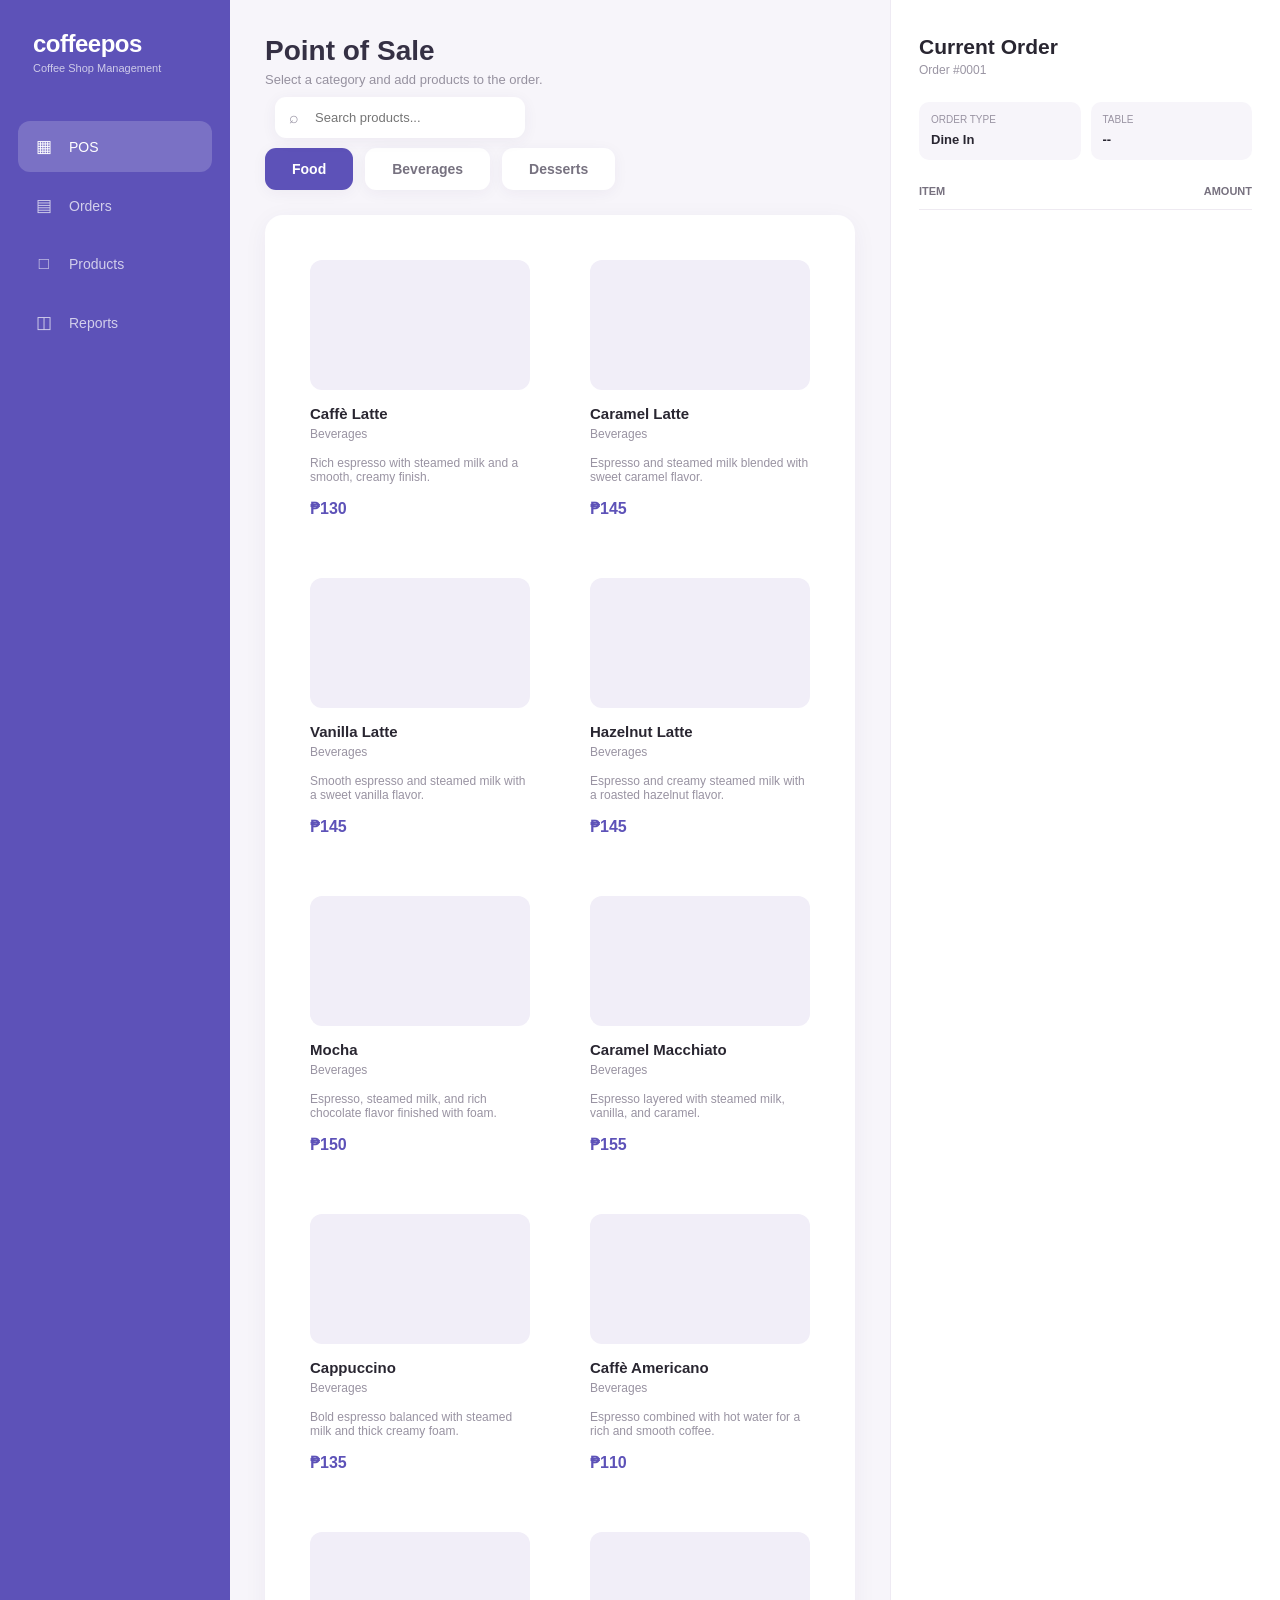
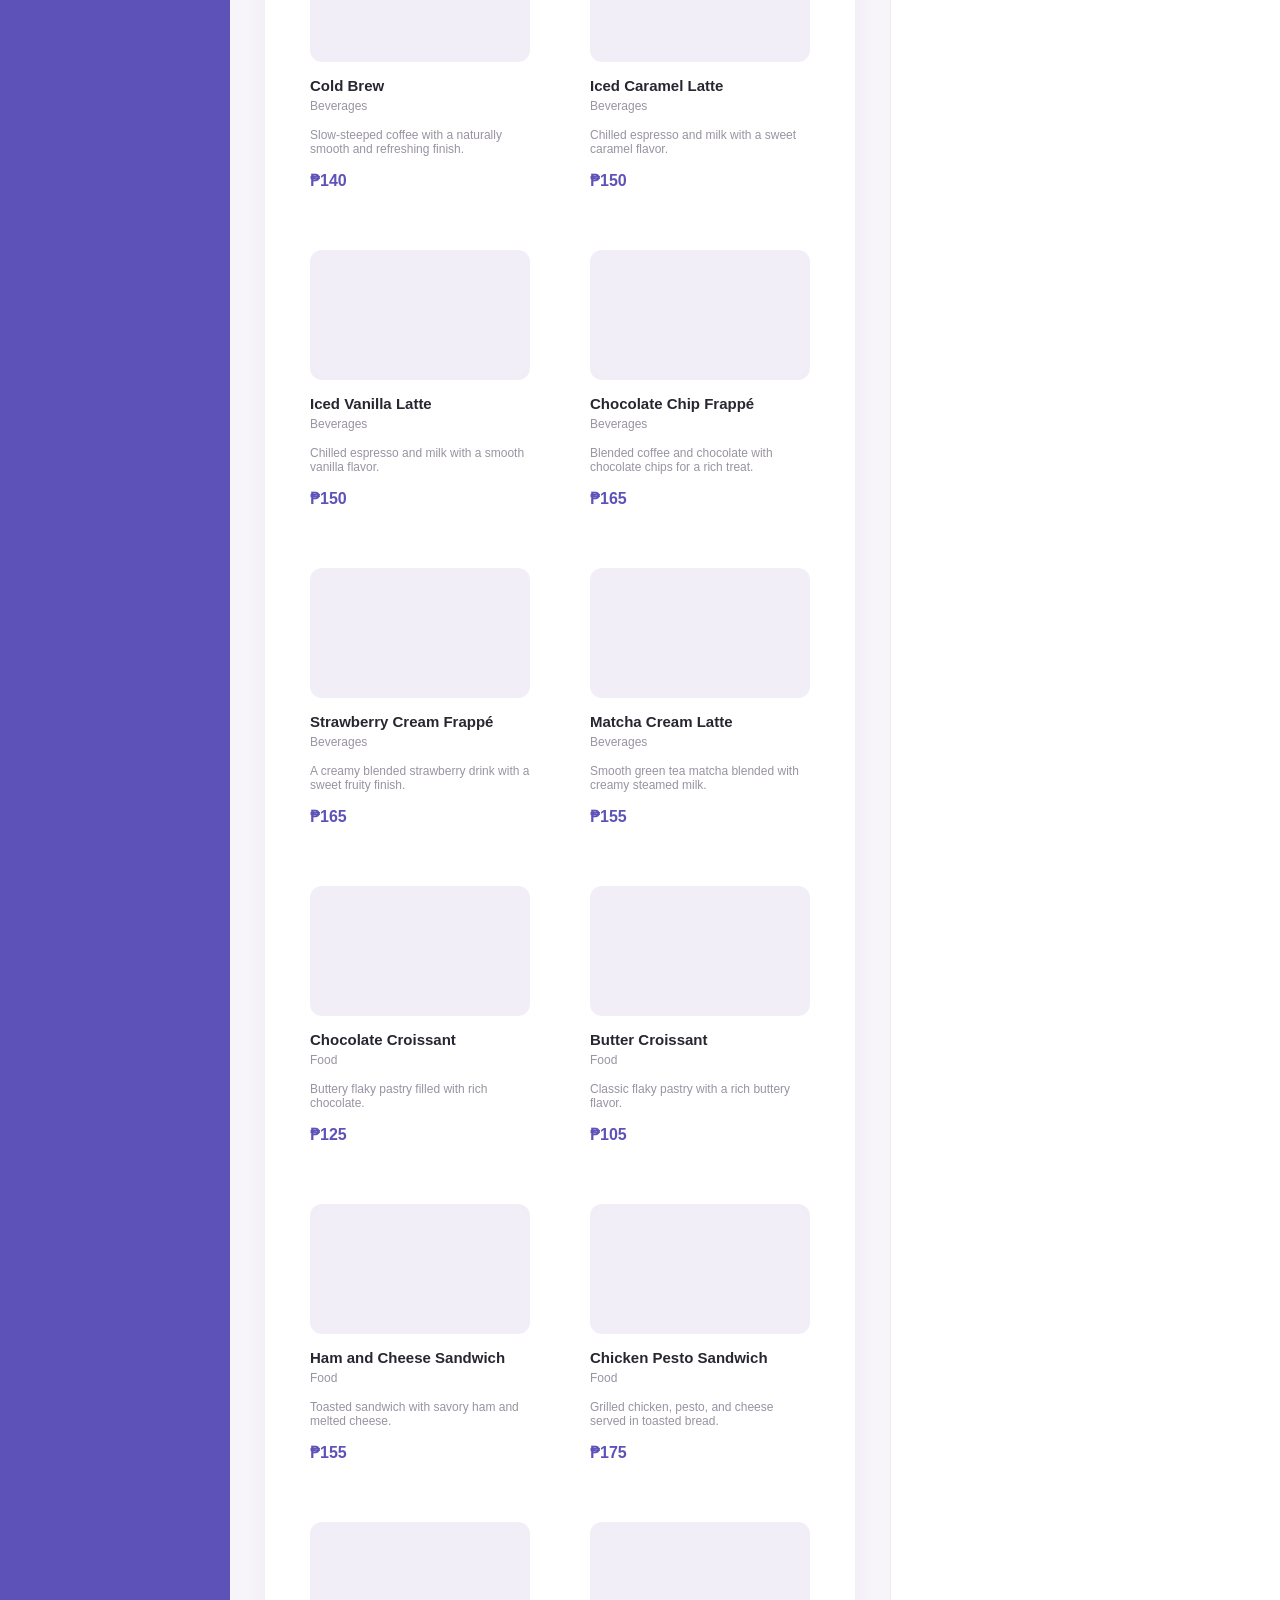
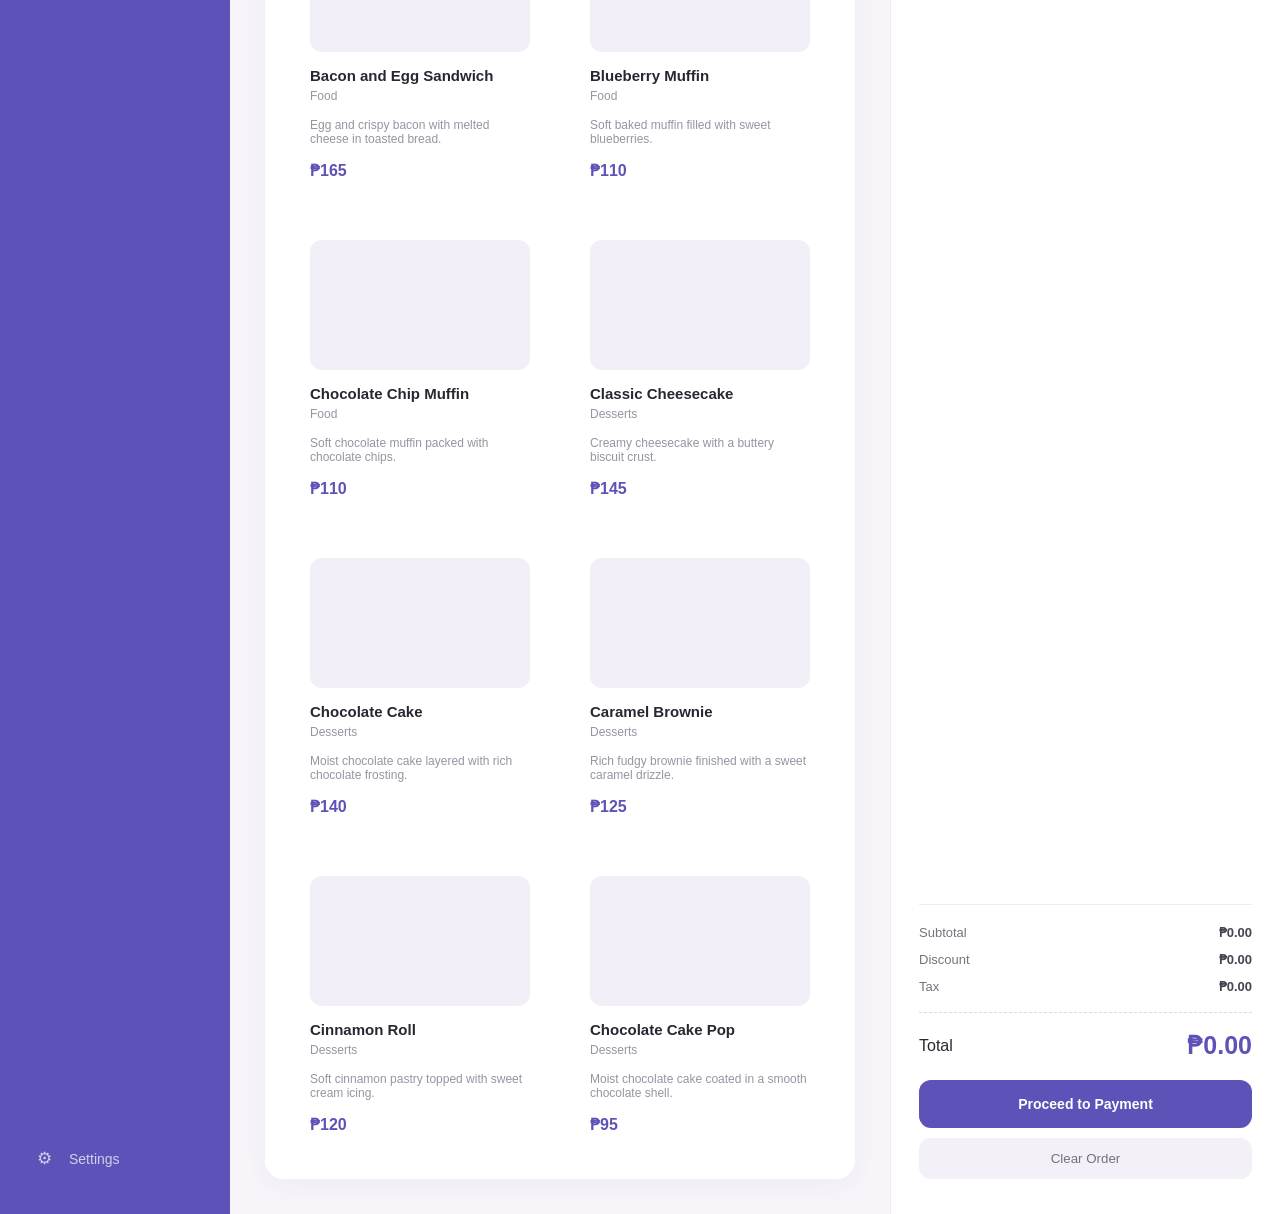
==== commit 220fbc20: "made the javascript work for pos and products pag  e" ====
--- a/index.html
+++ b/index.html
@@ -103,7 +103,7 @@
 
             </div>
 
-
+        
             <!--
                 EMPTY PRODUCT CONTAINER
 
@@ -118,7 +118,7 @@
 
             <section class="product-area">
 
-                <div id="product-list">
+                <div class="product-grid" id="product-grid">
 
                     <!--
                         PRODUCTS WILL BE INSERTED HERE
@@ -253,5 +253,6 @@
     </div>
 
 </body>
+<script src="script.js"></script>
 
 </html>
--- a/style.css
+++ b/style.css
@@ -489,7 +489,7 @@
     justify-content: center;
     align-items: center;
 
-    background: rgba(35, 30, 50, 0.45);
+    background: #231e3273;
 
     padding: 20px;
 
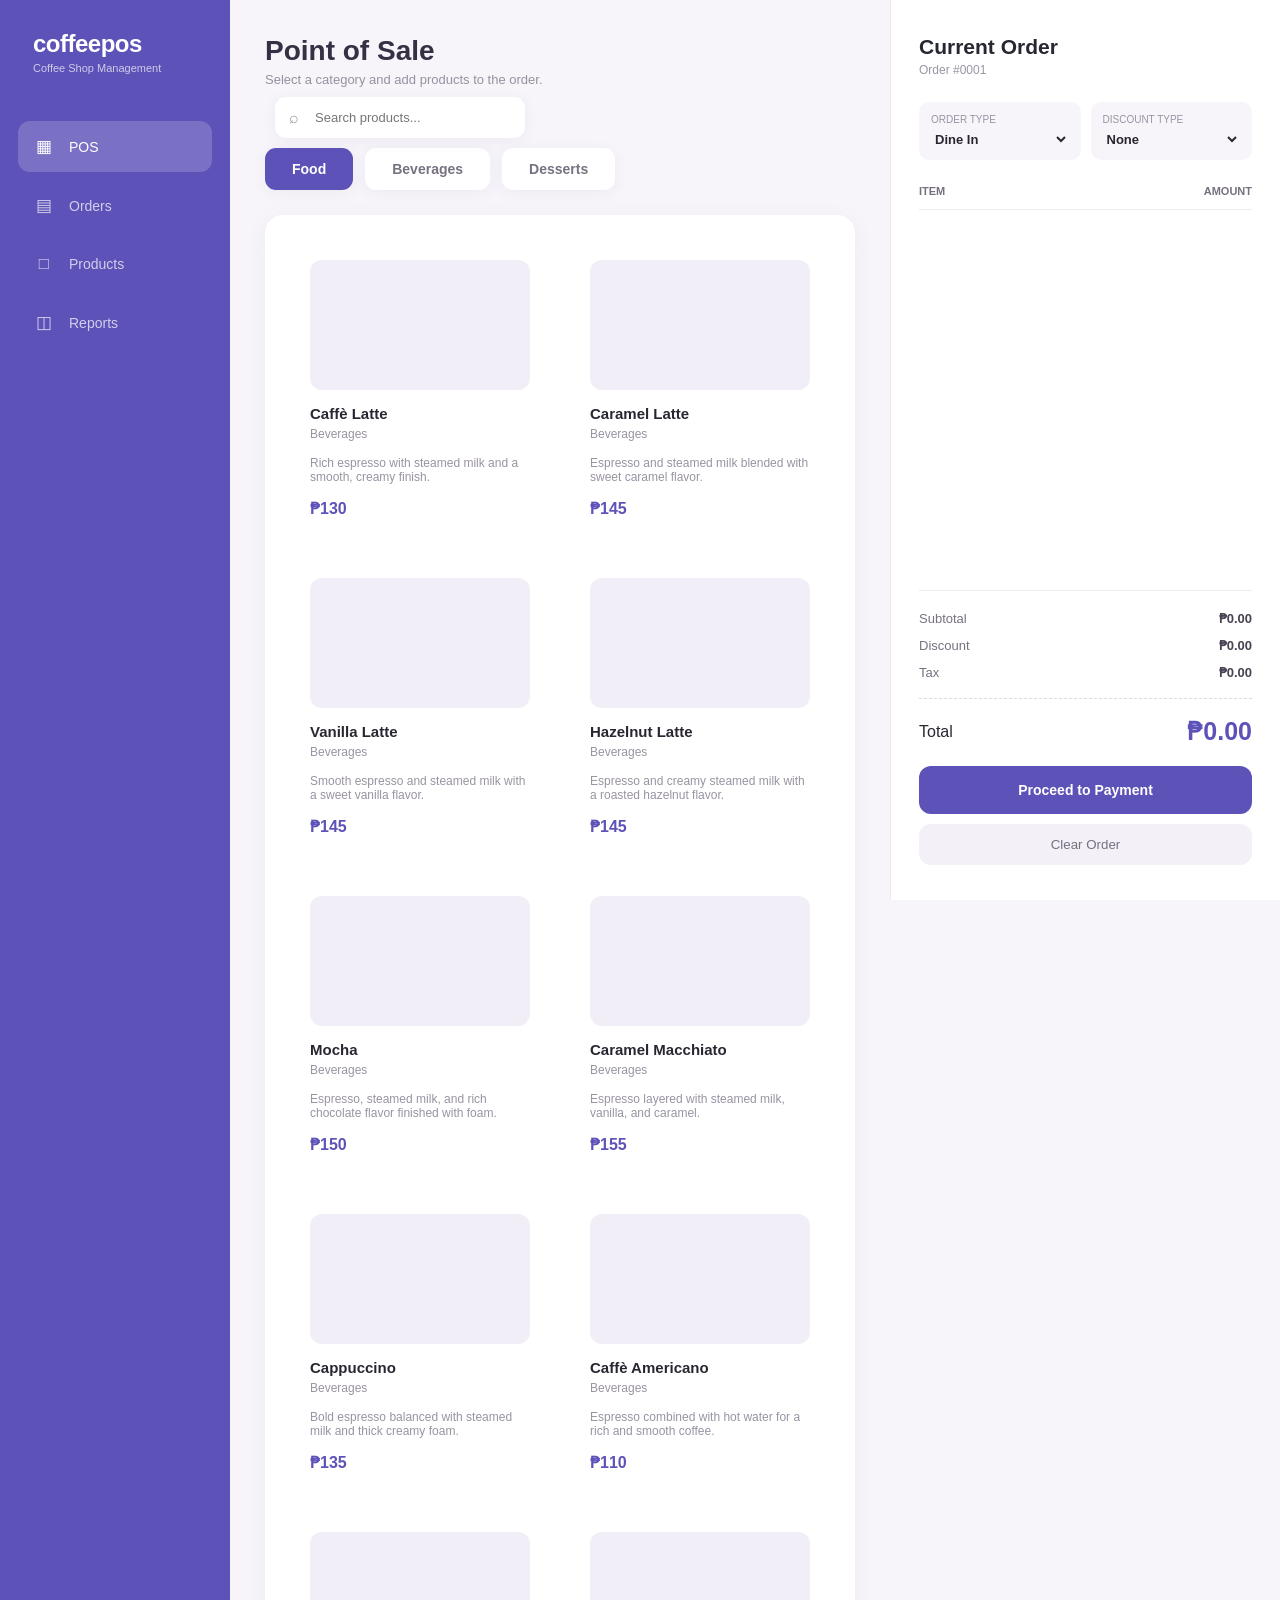
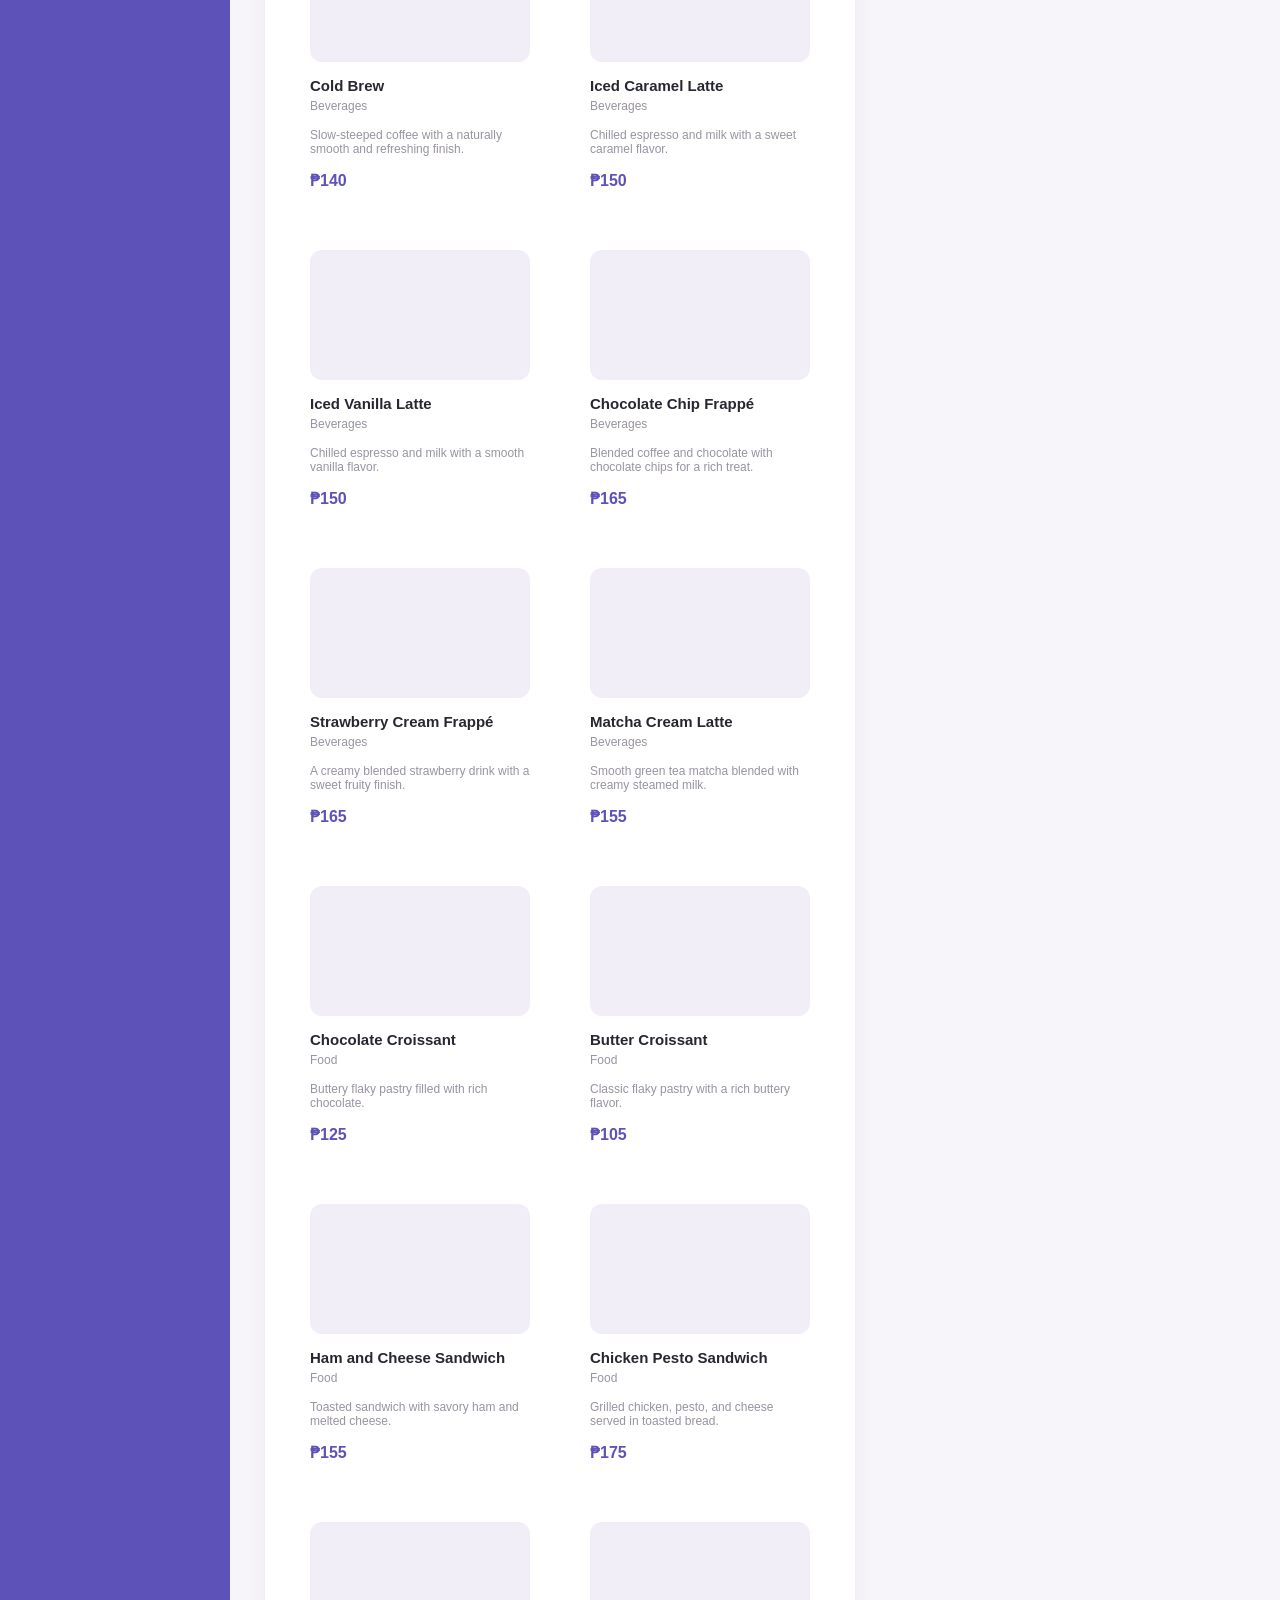
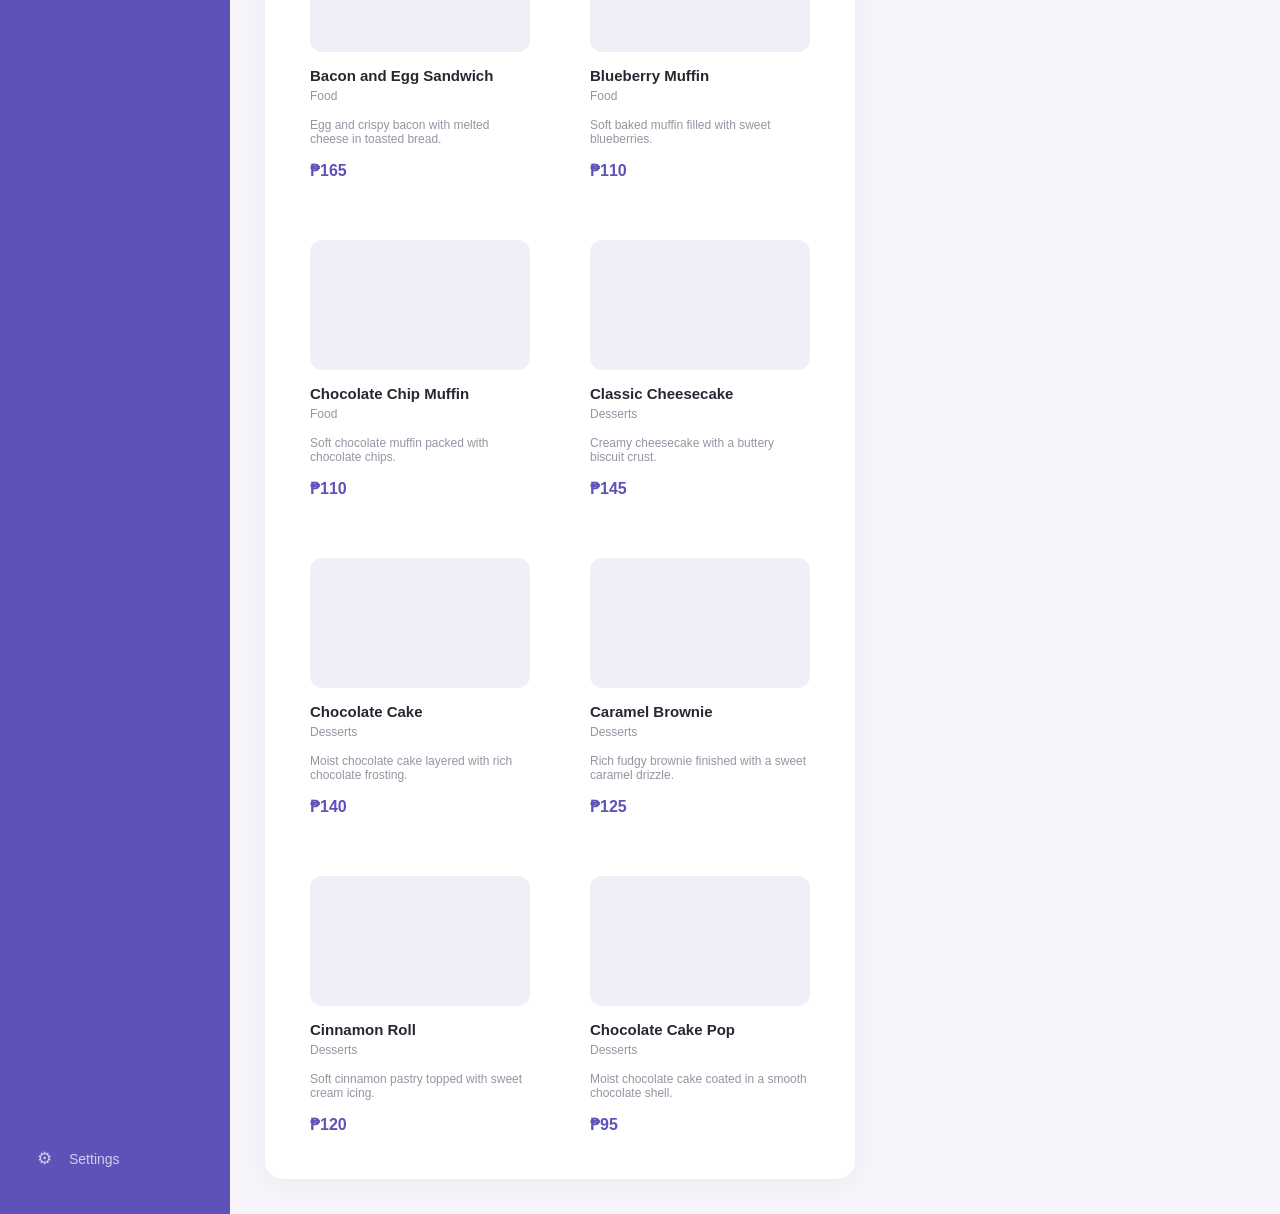
==== commit a161ddb8: "finihes until statistcs all most working just poli sh the rest  i think" ====
--- a/index.html
+++ b/index.html
@@ -103,7 +103,7 @@
 
             </div>
 
-        
+
             <!--
                 EMPTY PRODUCT CONTAINER
 
@@ -156,14 +156,22 @@
 
                 <div class="info-box">
                     <label>Order Type</label>
-                    <span>Dine In</span>
+                    <select id="order-type">
+                        <option value="dine-in" selected>Dine In</option>
+                        <option value="takeout">Takeout</option>
+
+                    </select>
                 </div>
 
                 <div class="info-box">
-                    <label>Table</label>
-                    <span>--</span>
-                </div>
-
+                    <label>Discount Type</label>
+                    <select id="discount-type" onchange="computeSubtotal();">
+                        <option value="none" selected>None</option>
+                        <option value="pwd">PWD (20%)</option>
+                        <option value="senior">Senior Citizen (20%)</option>
+                        <option value="student">Student (10%)</option>
+                    </select>
+                </div>
             </div>
 
 
--- a/style.css
+++ b/style.css
@@ -210,6 +210,7 @@
 .pos-products {
     flex: 1;
     padding: 35px;
+
 }
 
 .categories {
@@ -260,10 +261,13 @@
 
 .order-panel {
     width: 390px;
-    min-height: 100vh;
+    height: 100vh;
     background: white;
     border-left: 1px solid #eeeaf3;
     padding: 35px 28px;
+    position: sticky;
+    top: 0;
+    align-self: flex-start;
     display: flex;
     flex-direction: column;
 }
@@ -296,6 +300,7 @@
     background: #f7f5fa;
     padding: 12px;
     border-radius: 10px;
+
 }
 
 .info-box label {
@@ -311,6 +316,20 @@
     font-weight: 600;
 }
 
+.info-box select {
+    width: 100%;
+    border: none;
+    outline: none;
+    background: transparent;
+
+    font-family: inherit;
+    font-size: 13px;
+    font-weight: 600;
+    color: #292631;
+
+    cursor: pointer;
+}
+
 .order-items-title {
     display: flex;
     justify-content: space-between;
@@ -328,6 +347,7 @@
 }
 
 .order-summary {
+
     border-top: 1px solid #eeeaf1;
     padding-top: 20px;
 }
@@ -898,4 +918,585 @@
     .report-grid {
         grid-template-columns: 1fr;
     }
+}
+
+/* =========================================
+   RESPONSIVE
+========================================= */
+
+/* TABLET / SMALL DESKTOP */
+@media (max-width: 1100px) {
+
+    .sidebar {
+        width: 190px;
+    }
+
+    .order-panel {
+        width: 330px;
+    }
+
+    .page-content,
+    .pos-products {
+        padding: 25px;
+    }
+
+    .stats-grid {
+        grid-template-columns: repeat(2, 1fr);
+    }
+
+}
+
+
+/* =========================================
+   TABLET
+========================================= */
+
+@media (max-width: 850px) {
+
+    .pos-container {
+        flex-direction: column;
+    }
+
+    /* -----------------------------
+       SIDEBAR
+    ----------------------------- */
+
+    .sidebar {
+        width: 100%;
+        min-height: auto;
+
+        padding: 12px;
+
+        flex-direction: row;
+        align-items: center;
+
+        position: sticky;
+        top: 0;
+        z-index: 100;
+    }
+
+    .logo {
+        padding: 0 10px;
+        margin: 0;
+        flex-shrink: 0;
+    }
+
+    .logo h1 {
+        font-size: 20px;
+    }
+
+    .logo span {
+        display: none;
+    }
+
+    .nav-menu {
+        flex: 1;
+
+        display: flex;
+        flex-direction: row;
+
+        gap: 5px;
+
+        overflow-x: auto;
+    }
+
+    .nav-item {
+        flex: 1;
+
+        min-width: 80px;
+
+        justify-content: center;
+
+        padding: 11px 8px;
+
+        font-size: 12px;
+
+        gap: 5px;
+    }
+
+    .nav-icon {
+        font-size: 15px;
+    }
+
+    .sidebar-bottom {
+        display: none;
+    }
+
+
+    /* -----------------------------
+       GENERAL PAGE
+    ----------------------------- */
+
+    .page-content {
+        width: 100%;
+        padding: 20px;
+    }
+
+    .page-header {
+        gap: 15px;
+    }
+
+
+    /* -----------------------------
+       POS
+    ----------------------------- */
+
+    .pos-products {
+        width: 100%;
+        padding: 20px;
+    }
+
+    .categories {
+        overflow-x: auto;
+        padding-bottom: 5px;
+    }
+
+    .category {
+        flex-shrink: 0;
+        padding: 12px 20px;
+    }
+
+    .product-area {
+        min-height: auto;
+        padding: 18px;
+    }
+
+    #product-list {
+        grid-template-columns: repeat(2, 1fr);
+        gap: 12px;
+    }
+
+
+    /* -----------------------------
+       ORDER PANEL
+    ----------------------------- */
+    .order-panel {
+        width: 100%;
+        min-height: 450px;
+
+        border-left: none;
+        border-top: 1px solid #eeeaf3;
+
+        padding: 25px 20px;
+
+        position: static;
+    }
+
+    #order-items {
+        max-height: 300px;
+    }
+
+
+    /* -----------------------------
+       PRODUCTS PAGE
+    ----------------------------- */
+
+    .product-grid {
+        grid-template-columns: repeat(2, 1fr);
+        gap: 12px;
+    }
+
+    .product-admin-card {
+        padding: 15px;
+    }
+
+    .product-image-placeholder {
+        height: 110px;
+    }
+
+
+    /* -----------------------------
+       REPORTS
+    ----------------------------- */
+
+    .report-grid {
+        grid-template-columns: 1fr;
+    }
+
+}
+
+
+/* =========================================
+   MOBILE PHONE
+========================================= */
+
+@media (max-width: 600px) {
+
+    /* -----------------------------
+       GLOBAL
+    ----------------------------- */
+
+    body {
+        font-size: 14px;
+    }
+
+    .pos-container {
+        width: 100%;
+    }
+
+
+    /* -----------------------------
+       MOBILE NAVIGATION
+    ----------------------------- */
+
+    .sidebar {
+        padding: 10px;
+
+        gap: 8px;
+    }
+
+    .logo {
+        padding: 0 5px;
+    }
+
+    .logo h1 {
+        font-size: 17px;
+    }
+
+    .nav-menu {
+        gap: 3px;
+    }
+
+    .nav-item {
+        min-width: 65px;
+
+        padding: 9px 5px;
+
+        flex-direction: column;
+
+        gap: 3px;
+
+        border-radius: 9px;
+
+        font-size: 10px;
+    }
+
+    .nav-icon {
+        font-size: 15px;
+    }
+
+
+    /* -----------------------------
+       PAGE HEADER
+    ----------------------------- */
+
+    .page-content {
+        padding: 15px;
+    }
+
+    .page-header {
+        flex-direction: column;
+        align-items: stretch;
+
+        margin-bottom: 20px;
+    }
+
+    .page-title h2 {
+        font-size: 23px;
+    }
+
+    .page-title p {
+        font-size: 12px;
+    }
+
+
+    /* -----------------------------
+       SEARCH
+    ----------------------------- */
+
+    .search-box {
+        width: 100%;
+        margin: 5px 0 0;
+    }
+
+    .search-box input {
+        width: 100%;
+    }
+
+
+    /* -----------------------------
+       FILTERS
+    ----------------------------- */
+
+    .filters {
+        display: grid;
+        grid-template-columns: 1fr;
+
+        gap: 8px;
+    }
+
+    .filter-select {
+        width: 100%;
+    }
+
+
+    /* -----------------------------
+       POS PRODUCTS
+    ----------------------------- */
+
+    .pos-products {
+        padding: 15px;
+    }
+
+    .categories {
+        gap: 8px;
+        margin-bottom: 15px;
+    }
+
+    .category {
+        padding: 10px 16px;
+        font-size: 12px;
+    }
+
+    .product-area {
+        padding: 12px;
+        border-radius: 14px;
+    }
+
+    #product-list {
+        grid-template-columns: repeat(2, minmax(0, 1fr));
+        gap: 10px;
+    }
+
+
+    /* -----------------------------
+       PRODUCT CARDS
+    ----------------------------- */
+
+    .product-admin-card {
+        padding: 12px;
+    }
+
+    .product-image-placeholder {
+        height: 90px;
+
+        margin-bottom: 10px;
+    }
+
+    .product-admin-card h3 {
+        font-size: 13px;
+        line-height: 1.3;
+    }
+
+    .product-admin-card p {
+        font-size: 11px;
+        margin-bottom: 8px;
+    }
+
+    .product-price {
+        font-size: 14px;
+    }
+
+    .icon-button {
+        padding: 7px;
+    }
+
+
+    /* -----------------------------
+       ORDER PANEL
+    ----------------------------- */
+
+    /* -----------------------------
+   MOBILE ORDER PANEL
+----------------------------- */
+
+    @media (max-width: 600px) {
+        .order-panel {
+            position: fixed;
+            top: auto;
+            left: 0;
+            right: 0;
+            bottom: 0;
+
+            width: 100%;
+            height: 12vh;
+            min-height: 0;
+
+            background: white;
+            border: none;
+            border-radius: 40px 40px 0 0;
+
+            padding: 20px 20px 20px;
+
+            z-index: 500;
+
+            box-shadow:
+                0 -8px 30px rgba(60, 48, 100, 0.12);
+
+            overflow: hidden;
+
+            transition: height 0.3s ease;
+        }
+
+        .order-panel.expanded {
+            height: 72vh;
+        }
+
+        #order-items {
+            max-height: none;
+            flex: 1;
+            overflow-y: auto;
+            min-height: 0;
+            padding: 10px 0;
+        }
+
+        .order-summary {
+            flex-shrink: 0;
+            background: white;
+        }
+
+        .summary-row {
+            font-size: 12px;
+        }
+
+        .total-price {
+            font-size: 22px;
+        }
+
+        .payment-button {
+            padding: 15px;
+        }
+    }
+
+    /* -----------------------------
+       TABLE
+    ----------------------------- */
+
+    .table-card {
+        padding: 10px;
+
+        overflow-x: auto;
+    }
+
+    .data-table {
+        min-width: 700px;
+    }
+
+    .data-table th {
+        padding: 12px 10px;
+    }
+
+    .data-table td {
+        padding: 13px 10px;
+    }
+
+
+    /* -----------------------------
+       REPORTS
+    ----------------------------- */
+
+    .stats-grid {
+        grid-template-columns: 1fr 1fr;
+        gap: 10px;
+    }
+
+    .stat-card {
+        padding: 15px;
+    }
+
+    .stat-card p {
+        font-size: 10px;
+    }
+
+    .stat-card h3 {
+        font-size: 20px;
+    }
+
+    .report-card {
+        padding: 18px;
+    }
+
+
+    /* -----------------------------
+       MODAL
+    ----------------------------- */
+
+    .modal-overlay {
+        padding: 10px;
+    }
+
+    .product-modal {
+        width: 100%;
+        max-height: 90vh;
+
+        border-radius: 14px;
+    }
+
+    .modal-header {
+        padding: 18px;
+    }
+
+    .modal-header h2 {
+        font-size: 18px;
+    }
+
+    #add-product-form {
+        padding: 18px;
+    }
+
+    .form-grid {
+        grid-template-columns: 1fr;
+        gap: 15px;
+    }
+
+    .form-group.full-width {
+        grid-column: auto;
+    }
+
+    .modal-footer {
+        flex-direction: column-reverse;
+
+        margin-top: 18px;
+    }
+
+    .modal-footer button {
+        width: 100%;
+    }
+
+}
+
+
+/* =========================================
+   VERY SMALL PHONES
+========================================= */
+
+@media (max-width: 380px) {
+
+    .logo h1 {
+        font-size: 15px;
+    }
+
+    .nav-item {
+        min-width: 55px;
+        font-size: 9px;
+    }
+
+    .nav-icon {
+        font-size: 13px;
+    }
+
+    #product-list {
+        gap: 8px;
+    }
+
+    .product-admin-card {
+        padding: 10px;
+    }
+
+    .product-image-placeholder {
+        height: 75px;
+    }
+
+    .product-admin-card h3 {
+        font-size: 12px;
+    }
+
+    .product-admin-card p {
+        font-size: 10px;
+    }
+
+    .product-price {
+        font-size: 13px;
+    }
+
 }
